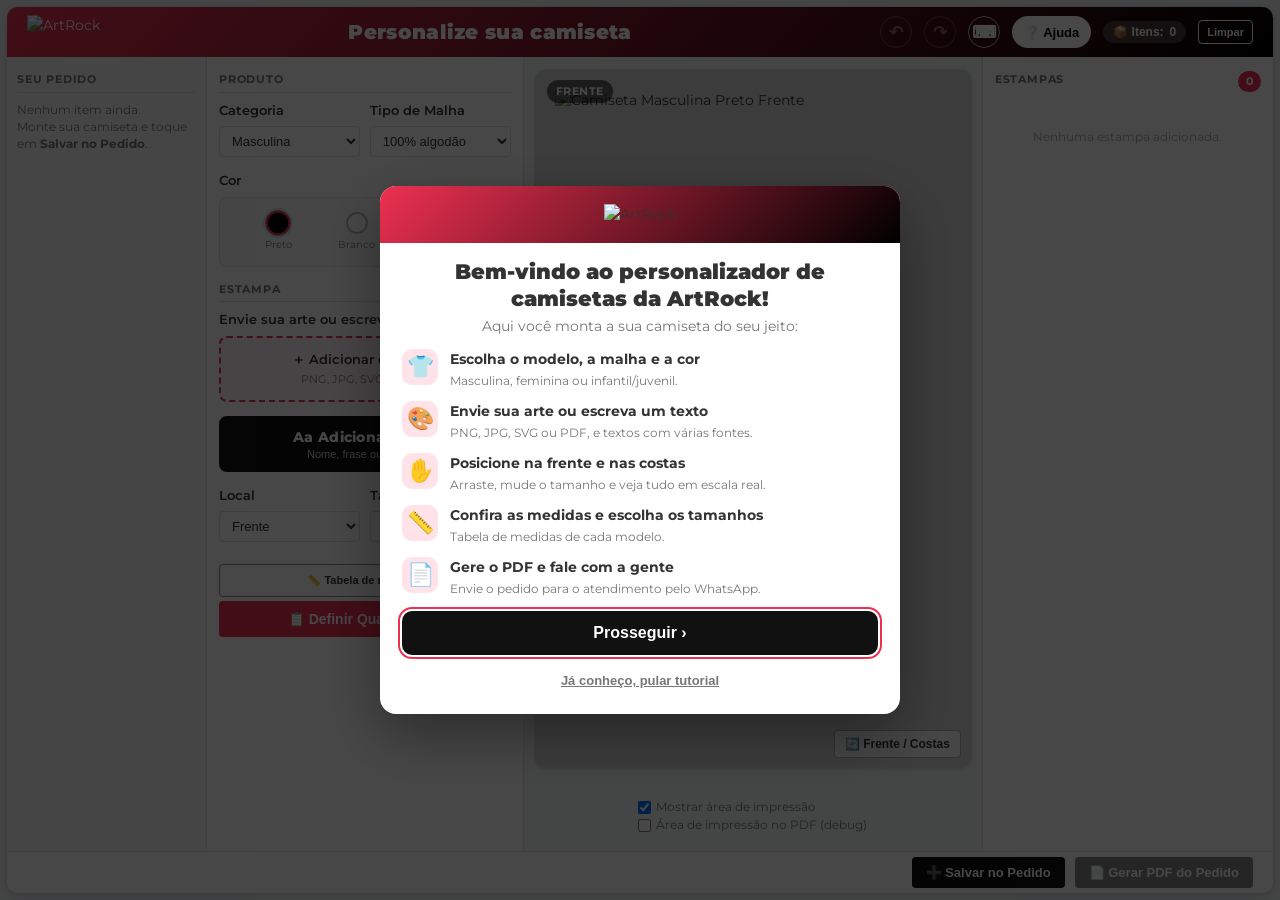
==== camisetas_refatorado_V2/index.html @ e4c8aba8 "ArtRock: textos, tutorial, tabela de medidas e área em escala real - Textos na camiseta: janela com " ====
<!DOCTYPE html>
<html lang="pt-BR">
<head>
  <meta charset="utf-8" />
  <meta name="viewport" content="width=device-width,initial-scale=1" />
  <meta name="description" content="Configure e personalize sua camiseta ArtRock: escolha cor, envie a estampa e gere o pedido em PDF." />
  <title>Configurar Camiseta - ArtRock (Demo)</title>

  <!-- Fonte Montserrat (usada em todo o app via --font-base) -->
  <link rel="preconnect" href="https://fonts.googleapis.com">
  <link rel="preconnect" href="https://fonts.gstatic.com" crossorigin>
  <link href="https://fonts.googleapis.com/css2?family=Montserrat:wght@400;500;600;700;800;900&display=swap" rel="stylesheet">
  <!-- Fontes dos textos na camiseta (TextoModule) -->
  <link href="https://fonts.googleapis.com/css2?family=Anton&family=Bangers&family=Bebas+Neue&family=Black+Ops+One&family=Creepster&family=Dancing+Script:wght@700&family=Lobster&family=Metal+Mania&family=Oswald:wght@700&family=Pacifico&family=Permanent+Marker&family=Righteous&family=Rye&family=UnifrakturMaguntia&display=swap" rel="stylesheet">

  <!-- Folha de estilos externa (extraída do HTML original) -->
  <link rel="stylesheet" href="css/styles.css" />

  <!-- jsPDF + AutoTable (dependências externas, carregadas antes do módulo principal) -->
  <script src="https://cdnjs.cloudflare.com/ajax/libs/jspdf/2.5.1/jspdf.umd.min.js"></script>
  <script src="https://cdnjs.cloudflare.com/ajax/libs/jspdf-autotable/3.5.28/jspdf.plugin.autotable.min.js"></script>

  <!-- JSZip (junta as artes num .zip para enviar ao atendimento) -->
  <script src="https://cdnjs.cloudflare.com/ajax/libs/jszip/3.10.1/jszip.min.js"></script>

  <!-- PDF.js (para rasterização de PDFs como estampa) -->
  <script src="https://cdnjs.cloudflare.com/ajax/libs/pdf.js/3.11.174/pdf.min.js"></script>
  <script>
    pdfjsLib.GlobalWorkerOptions.workerSrc =
      "https://cdnjs.cloudflare.com/ajax/libs/pdf.js/3.11.174/pdf.worker.min.js";
  </script>
</head>
<body>

<!-- Barra de avisos (UX) -->
<div id="uiNotice" role="status" aria-live="polite"></div>

<div id="overallContainer">

  <!-- Cabeçalho -->
  <header class="appHeader">
    <img src="https://cdn.awsli.com.br/400x300/1274/1274265/logo/logo-art-rock-200-5fh0snhoio.png" alt="ArtRock">
    <h1>Personalize sua camiseta</h1>
    <div>
      <!-- Desfazer / refazer (também Ctrl+Z / Ctrl+Y) e lista de atalhos -->
      <button type="button" id="btnUndo" class="hdrIcon" onclick="HistoryModule.undo()" title="Desfazer (Ctrl+Z)" aria-label="Desfazer" disabled>↶</button>
      <button type="button" id="btnRedo" class="hdrIcon" onclick="HistoryModule.redo()" title="Refazer (Ctrl+Y)" aria-label="Refazer" disabled>↷</button>
      <button type="button" id="btnShortcuts" class="hdrIcon" onclick="KeyboardModule.showHelp()" title="Atalhos de teclado (?)" aria-label="Atalhos de teclado">⌨</button>
      <!-- Tutorial (aparece sozinho só na primeira visita) -->
      <button type="button" id="btnAjuda" class="hdrAjuda" onclick="TutorialModule.abrir()" title="Ver o tutorial" aria-label="Ajuda: ver o tutorial">❔ Ajuda</button>
      <!-- Atalho: leva até a lista "Seu pedido" (útil no celular, onde ela fica embaixo) -->
      <button type="button" id="orderSummaryBadge" title="Ver itens do pedido"
              onclick="document.getElementById('orderPanel').scrollIntoView({ behavior: 'smooth', block: 'start' })">
        📦 Itens: <span id="orderCount">0</span>
      </button>
      <button type="button" class="btn-outline" onclick="OrderModule.clearOrder()">
        Limpar
      </button>
    </div>
  </header>

  <div class="mainContainer">

    <!-- ==================== ITENS DO PEDIDO (lateral) ==================== -->
    <!-- Itens já salvos: reabrir para edição, renomear, duplicar e remover -->
    <aside id="orderPanel" aria-label="Itens do pedido">
      <p class="sectionTitle">Seu pedido</p>
      <div id="orderList"></div>
    </aside>

    <!-- ==================== PAINEL ESQUERDO ==================== -->
    <aside id="leftPanel" aria-label="Configurações do produto">

      <!-- Configurações -->
      <div id="configSection">
        <p class="sectionTitle">Produto</p>

        <div id="setor1">
          <div class="seletor" id="seletorCtg">
            <label for="category">Categoria</label>
            <select id="category" onchange="UIModule.updateColorOptions(); SizeModule.updateSizeTable(); StampModule.limitarEstampas();">
              <option value="Masculina" selected>Masculina</option>
              <option value="Feminina">Feminina</option>
              <option value="Infantil/Juvenil">Infantil/Juvenil</option>
            </select>
          </div>
          <div class="seletor" id="seletorMalha">
            <label for="fabricType">Tipo de Malha</label>
            <select id="fabricType" onchange="UIModule.updateColorOptions()">
              <option value="100% algodão" selected>100% algodão</option>
              <option value="Premium mesclado">Premium mesclado</option>
            </select>
          </div>
        </div>

        <div class="seletor" id="seletorCor">
          <span class="fieldLabel" id="colorLabel">Cor</span>
          <div id="colorOptionsContainer" role="radiogroup" aria-labelledby="colorLabel"></div>
        </div>

        <p class="sectionTitle">Estampa</p>

        <div class="seletor" id="enviaEstampa">
          <span class="fieldLabel">Envie sua arte ou escreva um texto</span>
          <!-- Ao escolher o arquivo a estampa já é adicionada (sem 2º clique) -->
          <label class="uploadBtn" for="stampFile">
            <span>＋ Adicionar estampa</span>
            <small>PNG, JPG, SVG ou PDF</small>
          </label>
          <input type="file" id="stampFile" class="visuallyHidden" accept=".svg,.png,.jpg,.jpeg,.pdf"
                 aria-label="Selecionar arquivo de estampa" onchange="StampModule.updateStampPreview()" />
          <!-- Texto (nome, frase, número) com várias fontes -->
          <button type="button" id="btnAddTexto" class="textoBtn" onclick="TextoModule.adicionar()">
            <span>Aa Adicionar texto</span>
            <small>Nome, frase ou número</small>
          </button>
        </div>

        <div id="locationSection" class="seletor">
          <div style="display:flex; gap:10px; width:100%;">
            <div id="locationContainer" style="flex:1;">
              <label for="stampLocation">Local</label>
              <select id="stampLocation" onchange="UIModule.stampLocationChanged()">
                <option value="Frente" selected>Frente</option>
                <option value="Costas">Costas</option>
              </select>
            </div>
            <div id="subLocationContainer" style="flex:1;">
              <label for="subLocation">Tamanho rápido</label>
              <select id="subLocation" onchange="UIModule.updateStampSizeDefault()"></select>
            </div>
          </div>
        </div>

        <div id="stampSizeContainer" class="seletor" style="display:none;">
          <label for="stampSize">
            Largura da estampa ativa
            <span id="stampSizeValue">0 cm</span>
          </label>
          <input type="range" id="stampSize" min="5" max="38" value="22" aria-label="Largura da estampa em centímetros" />
        </div>

        <button type="button" id="btnTabelaMedidas" class="btn-outline medidasBtn" onclick="TabelaMedidasModule.abrir()">
          📏 Tabela de medidas
        </button>

        <button type="button" id="btnDefineQuantities" onclick="SizeModule.showSizeSection(); SizeModule.updateSizeTable()">
          📋 Definir Quantidades
        </button>
      </div>

      <!-- Seção de tamanhos -->
      <div id="sizeSection" style="display:none;">
        <div class="sizeSectionHeader">
          <h2>Tamanhos e Quantidades</h2>
          <button type="button" class="btn-outline" onclick="TabelaMedidasModule.abrir()">📏 Medidas</button>
          <button type="button" class="btn-outline" onclick="SizeModule.backToConfig()">← Voltar</button>
        </div>
        <table id="sizeTable" class="tableSizes"></table>
        <p id="totalPiecesLabel" style="margin-top:8px; font-size:13px; color:var(--color-text-muted); text-align:right;"></p>
      </div>

    </aside><!-- /leftPanel -->

    <!-- ==================== PAINEL CENTRAL ==================== -->
    <main id="middlePanel">

      <div class="previewWrapper">
        <div id="previewContainer" class="previewContainer">
          <!-- Badge de lado -->
          <div id="currentSideBadge">Frente</div>

          <div class="shirtPreview" id="preview"></div>

          <!-- HUD de alinhamento -->
          <div id="alignHud" role="toolbar" aria-label="Ferramentas de alinhamento">
            <div class="centerCol">
              <button type="button" class="align-button"
                      onclick="StampModule.alignStamp('centerX')"
                      title="Centralizar horizontalmente"
                      aria-label="Centralizar horizontalmente">Centro ⟷</button>
              <button type="button" class="align-button"
                      onclick="StampModule.alignStamp('top')"
                      title="Alinhar ao topo"
                      aria-label="Alinhar ao topo">Topo ⤒</button>
              <button type="button" class="align-button"
                      onclick="StampModule.alignStamp('bottom')"
                      title="Alinhar à base"
                      aria-label="Alinhar à base">Baixo ⤓</button>
            </div>
            <div class="dpad" role="group" aria-label="Mover estampa">
              <button id="btnNudgeUp" class="cell"
                onmousedown="StampModule.startNudge('moveUp')"    onmouseup="StampModule.stopNudge()" onmouseleave="StampModule.stopNudge()"
                ontouchstart="StampModule.startNudge('moveUp');return false;" ontouchend="StampModule.stopNudge()" ontouchcancel="StampModule.stopNudge()"
                aria-label="Mover para cima">▲</button>
              <button id="btnNudgeLeft" class="cell"
                onmousedown="StampModule.startNudge('moveLeft')"  onmouseup="StampModule.stopNudge()" onmouseleave="StampModule.stopNudge()"
                ontouchstart="StampModule.startNudge('moveLeft');return false;" ontouchend="StampModule.stopNudge()" ontouchcancel="StampModule.stopNudge()"
                aria-label="Mover para esquerda">◀</button>
              <button id="btnNudgeRight" class="cell"
                onmousedown="StampModule.startNudge('moveRight')" onmouseup="StampModule.stopNudge()" onmouseleave="StampModule.stopNudge()"
                ontouchstart="StampModule.startNudge('moveRight');return false;" ontouchend="StampModule.stopNudge()" ontouchcancel="StampModule.stopNudge()"
                aria-label="Mover para direita">▶</button>
              <button id="btnNudgeDown" class="cell"
                onmousedown="StampModule.startNudge('moveDown')"  onmouseup="StampModule.stopNudge()" onmouseleave="StampModule.stopNudge()"
                ontouchstart="StampModule.startNudge('moveDown');return false;" ontouchend="StampModule.stopNudge()" ontouchcancel="StampModule.stopNudge()"
                aria-label="Mover para baixo">▼</button>
            </div>
          </div>

          <!-- Botão trocar vista -->
          <button type="button" id="btnToggleView" onclick="UIModule.toggleView()" aria-label="Alternar entre frente e costas">
            🔄 Frente / Costas
          </button>
        </div>

        <!-- Opções abaixo do preview -->
        <!-- Tamanho da camiseta do exemplo (o preview é em escala real) -->
        <p id="infoExemplo" class="infoExemplo"></p>
        <div class="previewOptions">
          <label>
            <input type="checkbox" id="chkShowShirtBox" checked onchange="UIModule.toggleShirtBox(this.checked)">
            Mostrar área de impressão
          </label>
          <label>
            <input type="checkbox" id="chkPdfShirtBox" />
            Área de impressão no PDF (debug)
          </label>
        </div>
      </div>

    </main><!-- /middlePanel -->

    <!-- ==================== PAINEL DIREITO ==================== -->
    <aside id="rightPanel" aria-label="Lista de estampas">
      <div class="stampsPanelHeader">
        <p class="sectionTitle" style="margin:0; border:none;">Estampas</p>
        <span class="badge" id="stampsCountBadge">0</span>
      </div>
      <div id="stampsList"></div>
      <button type="button" class="btn-danger" id="btnClearAll" onclick="StampModule.clearAllStamps()" style="margin-top:auto; display:none;">
        🗑 Limpar tudo
      </button>
    </aside><!-- /rightPanel -->

  </div><!-- /mainContainer -->

  <!-- Rodapé de ações -->
  <footer class="appFooter">
    <button type="button" id="btnCancelEdit" class="btn-outline" onclick="OrderModule.cancelEdit()" style="display:none;">
      ✕ Cancelar edição
    </button>
    <button type="button" id="btnSaveItem" class="btn-dark" onclick="OrderModule.saveItem()">
      ➕ Salvar no Pedido
    </button>
    <button type="button" id="btnGerarPdf" class="btn-dark" onclick="PDFModule.gerarPDF()" disabled
            title="Adicione itens ao pedido para gerar o PDF">
      📄 Gerar PDF do Pedido
    </button>
  </footer>

</div><!-- /overallContainer -->

<!--
  Ponto de entrada da aplicação.
  type="module" habilita ES Modules e garante que o script seja executado
  após o DOM estar carregado (comportamento equivalente a defer).
-->
<script type="module" src="js/main.js"></script>

</body>
</html>
---- camisetas_refatorado_V2/css/styles.css ----
/* =============================================
   VARIÁVEIS GLOBAIS DE TEMA
   ============================================= */
:root {
  --color-primary:    #ED3051;
  --color-primary-dk: #000000;
  --color-danger:     #d9534f;
  --color-bg:         #f4f6f8;
  --color-surface:    #ffffff;
  --color-border:     #e0e0e0;
  --color-text:       #333333;
  --color-text-muted: #777777;
  --radius-sm:        4px;
  --radius-md:        8px;
  --radius-lg:        12px;
  --shadow-sm:        0 1px 3px rgba(0,0,0,0.08);
  --shadow-md:        0 3px 8px rgba(0,0,0,0.12);
  --transition:       0.18s ease;
  --font-base:        "Montserrat", sans-serif;

  /* AJUSTE DE ESCALA NO PREVIEW */
  --preview-scale-masculine: 1.0;  /* Escala 1.0 = 100% (Original) */
  --preview-scale-feminine:  1.25; /* Escala 1.25 = 125% (25% maior) */

  --pdf-thumb-scale: 1.22;
  --pdf-feminine-shirt-scale: 0.68;
}

/* =============================================
   RESET / BASE
   ============================================= */
*, *::before, *::after { box-sizing: border-box; margin: 0; padding: 0; }
body {
  font-family: var(--font-base);
  background: var(--color-bg);
  color: var(--color-text);
  font-size: 14px;
  line-height: 1.5;
}

/* =============================================
   LAYOUT PRINCIPAL
   ============================================= */
#overallContainer {
  width: 85vw;
  max-width: 1600px;
  margin: 5px auto;
  background: var(--color-surface);
  border: 1px solid var(--color-border);
  border-radius: var(--radius-lg);
  box-shadow: var(--shadow-md);
  overflow: hidden;
}

.appHeader {
  background: linear-gradient(135deg, var(--color-primary) 0%, var(--color-primary-dk) 100%);
  height: 50px;
  color: #fff;
  padding: 0 20px;
  display: flex;
  align-items: center;
  gap: 10px;
  justify-content: space-between;
}

.appHeader img {
  height: 35px;
  object-fit: contain;
}

.appHeader h1 {
  font-size: 20px;
  font-weight: 900;
  letter-spacing: 0.3px;
}

.appHeader > div {
  display: flex;
  align-items: center;
  gap: 12px;
}

#orderSummaryBadge {
  background: rgba(255,255,255,0.2);
  padding: 4px 10px;
  border-radius: 99px;
  font-size: 12px;
  font-weight: 700;
}

.mainContainer {
  display: flex;
  width: 100%;
  height: calc(95vh - 110px);
  min-height: 500px;
}

/* =============================================
   PAINÉIS
   ============================================= */
#leftPanel {
  width: 28%;
  min-width: 220px;
  border-right: 1px solid var(--color-border);
  padding: 14px 12px;
  overflow-y: auto;
  overflow-x: hidden;
  scrollbar-width: thin;
  scrollbar-color: var(--color-primary) transparent;
}
#leftPanel::-webkit-scrollbar { width: 5px; }
#leftPanel::-webkit-scrollbar-thumb { background: var(--color-primary); border-radius: 99px; }

#middlePanel {
  flex: 1;
  display: flex;
  flex-direction: column;
  align-items: center;
  padding: 12px 10px;
  position: relative;
  background: var(--color-bg);
}

#rightPanel {
  width: 26%;
  min-width: 200px;
  border-left: 1px solid var(--color-border);
  padding: 14px 12px;
  display: flex;
  flex-direction: column;
  gap: 10px;
  overflow-y: auto;
  scrollbar-width: thin;
  scrollbar-color: var(--color-primary) transparent;
}
#rightPanel::-webkit-scrollbar { width: 5px; }
#rightPanel::-webkit-scrollbar-thumb { background: var(--color-primary); border-radius: 99px; }

/* =============================================
   TÍTULOS DE SEÇÃO
   ============================================= */
.sectionTitle {
  font-size: 11px;
  font-weight: 700;
  text-transform: uppercase;
  letter-spacing: 0.8px;
  color: var(--color-text-muted);
  margin-bottom: 8px;
  padding-bottom: 4px;
  border-bottom: 1px solid var(--color-border);
}

/* =============================================
   FORMULÁRIO / SELETORES
   ============================================= */
.seletor {
  display: flex;
  flex-direction: column;
  gap: 6px;
  margin-bottom: 14px;
}
.seletor label,
.seletor .fieldLabel {
  font-size: 13px;
  font-weight: 600;
  color: var(--color-text);
}

select, input[type="number"], input[type="range"] {
  border: 1px solid var(--color-border);
  border-radius: var(--radius-sm);
  padding: 6px 8px;
  font-size: 13px;
  color: var(--color-text);
  background: var(--color-surface);
  transition: border-color var(--transition), box-shadow var(--transition);
  outline: none;
}
select:focus, input[type="number"]:focus {
  border-color: var(--color-primary);
  box-shadow: 0 0 0 3px rgba(54,197,196,0.15);
}

#setor1 {
  display: flex;
  flex-direction: row;
  gap: 10px;
}
#seletorCtg, #seletorMalha { flex: 1; }
#seletorCtg select, #seletorMalha select { width: 100%; }

/* =============================================
   BOTÕES
   ============================================= */
button {
  display: inline-flex;
  align-items: center;
  justify-content: center;
  gap: 6px;
  padding: 8px 14px;
  background: var(--color-primary);
  color: #fff;
  border: none;
  border-radius: var(--radius-sm);
  cursor: pointer;
  font-size: 13px;
  font-weight: 600;
  transition: filter var(--transition), transform var(--transition), opacity var(--transition);
  white-space: nowrap;
  z-index: 7;
}
button:hover  { filter: brightness(0.92); }
button:active { transform: translateY(1px); }
button:disabled {
  opacity: 0.5;
  cursor: not-allowed;
  filter: grayscale(0.3);
  transform: none;
}

button.btn-danger  { background: var(--color-danger); }
/* Botão "contorno": texto escuro e borda visível sobre fundo claro.
   (Antes era branco com borda branca e sumia no fundo branco — ex.: editor de imagem.) */
button.btn-outline {
  background: #fff;
  color: var(--color-text);
  border: 1.5px solid #8a8a8a;
  padding: 5px 8px;
  font-size: 11px;
}
button.btn-outline:hover { background: #f1f1f1; border-color: var(--color-text); filter: none; }

/* No cabeçalho (fundo escuro/gradiente) o contorno continua branco */
.appHeader button.btn-outline {
  background: transparent;
  color: #fff;
  border-color: #fff;
}
.appHeader button.btn-outline:hover { background: rgba(255,255,255,0.15); }

.sizeSectionHeader button.btn-outline {
  color: var(--color-text-muted);
  border-color: var(--color-text-muted);
}
button.btn-dark {
  background: #111;
  color: #fff;
}

#btnDefineQuantities {
  width: 100%;
  font-size: 14px;
  padding: 10px;
  margin-top: 4px;
}

/* =============================================
   UPLOAD DE ESTAMPA
   ============================================= */
.fileInputSection {
  display: flex;
  flex-direction: column;
  gap: 8px;
}
.fileInputSection input[type="file"] {
  font-size: 12px;
  padding: 4px;
  border: 1px dashed var(--color-border);
  border-radius: var(--radius-sm);
  background: #fafafa;
  cursor: pointer;
}
.fileInputSection input[type="file"]:hover {
  border-color: var(--color-primary);
  background: rgba(54,197,196,0.04);
}
.actionsRow { display: flex; gap: 8px; flex-wrap: wrap; }
.actionsRow button { flex: 1; }

/* =============================================
   SELETOR DE CORES
   ============================================= */
#colorOptionsContainer {
  display: flex;
  gap: 8px;
  padding: 10px;
  border: 1px solid var(--color-border);
  border-radius: var(--radius-md);
  background: #fafafa;
  min-height: 48px;
  justify-content: space-evenly;
  flex-wrap: wrap;
}
.colorOption {
  display: flex;
  flex-direction: column;
  align-items: center;
  gap: 3px;
  cursor: pointer;
  padding: 4px;
  border-radius: var(--radius-sm);
  transition: background var(--transition);
}
.colorOption:hover { background: rgba(0,0,0,0.05); }
.colorCircle {
  width: 22px;
  height: 22px;
  border-radius: 50%;
  border: 2px solid #bbb;
  transition: border-color var(--transition), transform var(--transition);
}
.colorOption.selected .colorCircle {
  border-color: var(--color-primary);
  transform: scale(1.15);
  box-shadow: 0 0 0 2px rgba(54,197,196,0.3);
}
.colorLabel { font-size: 10px; color: var(--color-text-muted); text-align: center; }

/* =============================================
   SLIDER DE TAMANHO
   ============================================= */
#stampSizeContainer { align-items: stretch; }
#stampSizeContainer label { display: flex; justify-content: space-between; }
#stampSizeContainer label span { font-weight: 700; color: var(--color-primary); }
input[type="range"] {
  -webkit-appearance: none;
  appearance: none;
  width: 100%;
  height: 5px;
  background: var(--color-border);
  border-radius: 99px;
  outline: none;
  padding: 0;
  border: none;
  box-shadow: none;
}
input[type="range"]::-webkit-slider-thumb {
  -webkit-appearance: none;
  width: 16px; height: 16px;
  border-radius: 50%;
  background: var(--color-primary);
  cursor: pointer;
  border: 2px solid #fff;
  box-shadow: 0 0 0 2px var(--color-primary);
}

/* =============================================
   TABELA DE TAMANHOS
   ============================================= */
.tableSizes {
  width: 100%;
  border-collapse: collapse;
  font-size: 13px;
}
.tableSizes th {
  background: #f0f0f0;
  font-weight: 700;
  padding: 7px 6px;
  border: 1px solid var(--color-border);
  text-align: center;
}
.tableSizes td {
  border: 1px solid var(--color-border);
  padding: 5px 6px;
  text-align: center;
}
.tableSizes tr:nth-child(even) td { background: #fafafa; }

.quantityControl { display: flex; align-items: center; justify-content: center; gap: 4px; }
.quantityControl input[type="number"] {
  width: 60px;
  text-align: center;
  padding: 4px 6px;
}

#totalPiecesRow td {
  font-weight: 700;
  background: rgba(54,197,196,0.08);
  color: var(--color-primary-dk);
}

/* =============================================
   ÁREA DE PREVIEW
   ============================================= */
.previewWrapper {
  position: relative;
  width: 100%;
  display: flex;
  flex-direction: column;
  align-items: center;
  gap: 8px;
}

.previewContainer {
  width: 100%;
  max-width: 480px;
  height: 480px;
  border: 1px solid var(--color-border);
  border-radius: var(--radius-lg);
  overflow: hidden;
  background: #d8d8d8;
  position: relative;
  box-shadow: var(--shadow-sm);
}
.shirtPreview {
  width: 100%;
  height: 100%;
  position: relative;
  display: flex;
  justify-content: center;
}

/* Badge de lado atual */
#currentSideBadge {
  position: absolute;
  top: 10px;
  left: 12px;
  background: rgba(0,0,0,0.55);
  color: #fff;
  font-size: 11px;
  font-weight: 700;
  padding: 3px 9px;
  border-radius: 99px;
  letter-spacing: 0.5px;
  z-index: 10;
  pointer-events: none;
  text-transform: uppercase;
}

/* Botão trocar vista */
#btnToggleView {
  position: absolute;
  right: 10px;
  bottom: 10px;
  font-size: 12px;
  padding: 6px 10px;
  border: 1px solid rgba(0,0,0,0.3);
  background: rgba(255,255,255,0.85);
  color: #333;
  backdrop-filter: blur(4px);
}
#btnToggleView:hover { background: rgba(255,255,255,1); filter: none; }

/* Checkbox shirt box */
.previewOptions {
  display: flex;
  align-items: flex-start;
  font-size: 12px;
  color: var(--color-text-muted);
  flex-direction: column;
  margin: 5px;
}
.previewOptions label { display: flex; align-items: center; gap: 5px; cursor: pointer; }

/* Shirt box overlay */
#shirtBoxOverlay {
  position: absolute;
  border: 2px dashed var(--color-primary);
  border-radius: var(--radius-sm);
  pointer-events: none;
  display: none;
  z-index: 5;
}
/* Etiqueta da área máxima, logo abaixo da área tracejada (fora dela, para a arte não cobrir) */
.shirtBoxLabel {
  position: absolute; left: 50%; top: calc(100% + 4px); transform: translateX(-50%);
  width: max-content; max-width: calc(100% + 40px); text-align: center;
  font-size: 10px; font-weight: 600; line-height: 1.3;
  color: #fff; background: rgba(0, 0, 0, 0.45); padding: 1px 6px; border-radius: 8px;
}
/* Medidas da estampa na lista (largura × altura, infantil) */
.stampSizeInfo { font-size: 11px; line-height: 1.5; color: var(--color-text); margin: 2px 0 6px; }
.stampSizeInfo span { color: var(--color-text-muted); }
.sizeGroup { font-size: 10px; color: var(--color-text-muted); font-weight: 400; }

img#baseShirtImg {
  width: 100%;
  height: 100%;
  object-fit: contain;
  padding: 20px;
  user-select: none;
  transform: scale(var(--preview-scale-masculine));
  transform-origin: center center;
  transition: transform 0.3s ease;
}
/* Camiseta feminina maior no preview */
img#baseShirtImg.feminine-shirt {
  transform: translateY(-25px) scale(var(--preview-scale-feminine));
}

/* =============================================
   HUD DE ALINHAMENTO
   ============================================= */
#alignHud {
  position: absolute;
  right: 8px;
  bottom: 50px;
  display: none;
  flex-direction: column;
  gap: 8px;
  align-items: flex-end;
  z-index: 20;
}

#alignHud .centerCol {
  display: flex;
  flex-direction: column;
  gap: 5px;
}

#alignHud .align-button {
  padding: 5px 9px;
  font-size: 11px;
  border: 1px solid rgba(0,0,0,0.35);
  background: #0f7f7e;
  color: #fff;
  border-radius: var(--radius-md);
  cursor: pointer;
  margin: 0;
  backdrop-filter: blur(3px);
  font-weight: 700;
}

/* D-pad */
#alignHud .dpad {
  display: grid;
  grid-template-columns: 26px 26px 26px;
  grid-template-rows: 26px 26px 26px;
  padding: 5px;
  border-radius: var(--radius-md);
  background: rgba(50,209,207,0.3);
  border: 1px solid rgba(0,0,0,0.2);
  backdrop-filter: blur(3px);
  align-items: center;
  justify-items: center;
}
#alignHud .dpad .cell {
  width: 22px; height: 22px;
  display: flex; align-items: center; justify-content: center;
  border-radius: var(--radius-sm);
  border: 2px solid #045;
  background: #1b8fe0;
  color: #fff;
  font-weight: 700;
  cursor: pointer;
  user-select: none;
  margin: 0;
  font-size: 11px;
  transition: filter var(--transition);
}
#alignHud .dpad .cell:hover { filter: brightness(1.15); }
#btnNudgeUp    { grid-column: 2; grid-row: 1; }
#btnNudgeLeft  { grid-column: 1; grid-row: 2; }
#btnNudgeRight { grid-column: 3; grid-row: 2; }
#btnNudgeDown  { grid-column: 2; grid-row: 3; }

/* =============================================
   LISTA DE ESTAMPAS (painel direito)
   ============================================= */
.stampsPanelHeader {
  display: flex;
  align-items: center;
  justify-content: space-between;
  margin-bottom: 6px;
}
.stampsPanelHeader .badge {
  background: var(--color-primary);
  color: #fff;
  font-size: 11px;
  font-weight: 700;
  padding: 2px 8px;
  border-radius: 99px;
}

#stampsList {
  display: flex;
  flex-direction: column;
  gap: 8px;
  overflow-y: auto;
  flex: 1;
}

.stampItem {
  display: flex;
  flex-direction: column;
  gap: 8px;
  padding: 10px;
  border: 1.5px solid var(--color-border);
  border-radius: var(--radius-md);
  background: var(--color-surface);
  cursor: pointer;
  transition: border-color var(--transition), box-shadow var(--transition);
}
.stampItem:hover { border-color: var(--color-primary); }
.stampItem.active {
  border-color: var(--color-primary);
  box-shadow: 0 0 0 3px rgba(54,197,196,0.18);
}

.stampThumb {
  width: 80px;
  height: 80px;
  object-fit: contain;
  border: 1px dashed var(--color-border);
  border-radius: var(--radius-sm);
  background: #f5f5f5;
  align-self: center;
}

.stampMeta {
  display: grid;
  grid-template-columns: 1fr 1fr;
  gap: 6px;
}
.labelWrap {
  display: flex;
  flex-direction: column;
  gap: 3px;
  font-size: 11px;
}
.labelWrap span { color: var(--color-text-muted); font-weight: 600; }
.labelWrap select, .labelWrap input[type="number"] {
  font-size: 12px;
  padding: 4px 6px;
}

.stampRowBtns { display: flex; gap: 6px; }
.stampRowBtns button {
  flex: 1;
  margin: 0;
  padding: 5px 8px;
  font-size: 11px;
}

/* =============================================
   AVISOS / NOTIFICAÇÕES
   ============================================= */
#uiNotice {
  display: none;
  position: fixed;
  top: 6px;
  width: auto;
  min-width: 200px;
  padding: 2px 15px;
  height: 35px;
  right: 7%;
  margin: 8px 16px;
  border-radius: var(--radius-md);
  font-size: 13px;
  border: 1px solid transparent;
  animation: slideDown 0.2s ease;
  z-index: 1000;
  align-content: center;
  justify-content: center;
  align-items: center;
  font-weight: 700;
}
@keyframes slideDown {
  from { opacity: 0; transform: translateY(-6px); }
  to   { opacity: 1; transform: translateY(0); }
}
#uiNotice.info    { background: #4CAF50; color: #fff; border-color: #dedede; }
#uiNotice.success { background: #4CAF50; color: #fff; border-color: #dedede; }
#uiNotice.error   { background: #ffecec; color: #7a1f1f; border-color: #f5b7b7; }

.field-error { outline: 2px solid var(--color-danger) !important; border-radius: var(--radius-sm); }

/* =============================================
   FEEDBACK VISUAL — ESTAMPA ATIVA
   ============================================= */
.artOverlay.active {
  outline: 2px solid var(--color-primary);
  outline-offset: 2px;
  z-index: 10;
}

/* =============================================
   SEÇÃO DE QUANTIDADES
   ============================================= */
#sizeSection { padding: 4px 0; }
.sizeSectionHeader {
  display: flex;
  align-items: center;
  justify-content: space-between;
  margin-bottom: 10px;
}
.sizeSectionHeader h2 { font-size: 15px; font-weight: 700; }

/* =============================================
   RESPONSIVO
   ============================================= */
@media (max-width: 1100px) {
  #overallContainer { width: 98vw; overflow: auto; }
  .appHeader { height: auto; padding: 10px; flex-direction: column; }
  .mainContainer { flex-direction: column; height: auto; }
  #leftPanel, #middlePanel, #rightPanel { width: 100%; min-width: unset; border: none; }
  #leftPanel, #rightPanel { border-bottom: 1px solid var(--color-border); }
  .previewContainer { height: 380px; max-width: 100%; }
  /* Botão Frente/Costas continua sobre o preview (static o escondia dentro da caixa) */
  #btnToggleView { bottom: 8px; right: 8px; }
  /* No celular, a camiseta aparece primeiro, depois as opções e a lista de estampas */
  #middlePanel { order: 1; }
  #rightPanel  { order: 2; }
  #leftPanel   { order: 3; }
  .stampMeta { grid-template-columns: 1fr 1fr 1fr; }
}
@media (max-width: 600px) {
  .appHeader h1 { font-size: 15px; }
  .previewContainer { height: 300px; }
  #setor1 { flex-direction: column; }
}

/* =============================================
   SEU PEDIDO — coluna lateral com os itens salvos
   (reabrir para edição, renomear, duplicar, remover)
   ============================================= */
#orderPanel {
  width: 200px;
  flex-shrink: 0;
  padding: 14px 10px;
  border-right: 1px solid var(--color-border);
  background: #fafafa;
  display: flex;
  flex-direction: column;
  overflow-y: auto;
  scrollbar-width: thin;
}
#orderList { display: flex; flex-direction: column; gap: 8px; }
.orderEmpty { font-size: 12px; color: var(--color-text-muted); line-height: 1.45; }
.orderCard {
  display: grid;
  grid-template-columns: 44px 1fr;
  gap: 6px 8px;
  padding: 8px;
  border: 1.5px solid var(--color-border);
  border-radius: var(--radius-md);
  background: var(--color-surface);
}
.orderCard.editing {
  border-color: var(--color-primary);
  box-shadow: 0 0 0 3px rgba(237,48,81,0.15);
}
.orderThumb {
  width: 44px; height: 44px;
  display: flex; align-items: center; justify-content: center;
  border: 1px solid var(--color-border);
  border-radius: var(--radius-sm);
  overflow: hidden;
}
.orderThumb img { max-width: 80%; max-height: 80%; object-fit: contain; }
.orderInfo { display: flex; flex-direction: column; min-width: 0; font-size: 11px; color: var(--color-text-muted); line-height: 1.35; }
.orderName { display: flex; align-items: center; gap: 2px; min-width: 0; }
.orderName strong {
  font-size: 12px; color: var(--color-text);
  overflow: hidden; text-overflow: ellipsis; white-space: nowrap;
  cursor: text;
}
.orderTag { color: var(--color-primary); font-weight: 700; }
input.orderRename {
  width: 100%; font: inherit; font-size: 12px; font-weight: 700;
  padding: 2px 4px; border: 1.5px solid var(--color-primary); border-radius: var(--radius-sm);
}
button.iconBtn {
  flex-shrink: 0; width: 22px; height: 22px; padding: 0;
  background: transparent; color: var(--color-text-muted); font-size: 13px;
}
button.iconBtn:hover { background: #eee; color: var(--color-text); filter: none; }
.orderBtns { grid-column: 1 / -1; display: flex; gap: 4px; }
.orderBtns button { flex: 1; padding: 4px 2px; font-size: 11px; }

/* =============================================
   RODAPÉ DE AÇÕES (antes era estilo inline no HTML)
   ============================================= */
.appFooter {
  padding: 5px 20px;
  border-top: 1px solid var(--color-border);
  display: flex;
  justify-content: flex-end;
  gap: 10px;
  background: var(--color-surface);
}

/* =============================================
   ACESSIBILIDADE: foco visível no teclado e menos movimento
   ============================================= */
button:focus-visible,
.colorOption:focus-visible,
input[type="file"]:focus-visible,
input[type="checkbox"]:focus-visible {
  outline: 2px solid var(--color-primary);
  outline-offset: 2px;
}
@media (prefers-reduced-motion: reduce) {
  *, *::before, *::after { animation: none !important; transition: none !important; }
}

/* =============================================
   EDITOR DE IMAGEM DA ESTAMPA (janela "Editar")
   ============================================= */
.editDlg {
  /* margin:auto centraliza a janela (o reset "* { margin: 0 }" a jogava para o canto) */
  margin: auto;
  width: min(920px, 96vw);
  max-height: 94vh;
  padding: 0;
  border: 1px solid var(--color-border);
  border-radius: 10px;
  background: var(--color-surface);
  color: var(--color-text);
  overflow: hidden;
}
.editDlg[open] { display: flex; flex-direction: column; }
/* Balão "Fechar o editor?" (alterações não salvas) */
.editConfirm {
  position: absolute; inset: 0; z-index: 50; /* acima dos botões (z-index 7 global) */
  display: flex; align-items: center; justify-content: center; padding: 16px;
  background: rgba(20, 20, 20, 0.45); backdrop-filter: blur(2px);
  animation: editFade .15s ease-out;
}
.editConfirm[hidden] { display: none !important; }
.editConfirmBox {
  width: min(360px, 100%); background: #fff; color: var(--color-text);
  border-radius: 14px; padding: 22px 20px 18px; text-align: center;
  box-shadow: 0 18px 50px rgba(0, 0, 0, 0.3);
  animation: editPop .2s cubic-bezier(.2, 1.3, .5, 1);
}
.editConfirmIco {
  width: 46px; height: 46px; margin: 0 auto 10px; border-radius: 50%;
  display: grid; place-items: center; font-size: 24px; font-weight: 800;
  background: #fff3cd; color: #b26a00; border: 2px solid #ffd666;
}
.editConfirmBox strong { display: block; font-size: 17px; margin-bottom: 6px; }
.editConfirmBox p { font-size: 13px; color: var(--color-text-muted); line-height: 1.45; margin-bottom: 16px; }
.editConfirmBtns { display: flex; flex-direction: column; gap: 8px; }
.editConfirmBtns button { width: 100%; padding: 10px 12px; font-size: 14px; border-radius: 8px; cursor: pointer; }
button.editDanger { background: #fff; color: #c62828; border: 1px solid #e57373; font-weight: 600; }
button.editDanger:hover { background: #fdecea; filter: none; }
@keyframes editFade { from { opacity: 0; } }
@keyframes editPop { from { opacity: 0; transform: scale(.92) translateY(6px); } }
@media (prefers-reduced-motion: reduce) { .editConfirm, .editConfirmBox { animation: none; } }
.editDlg::backdrop { background: rgba(0, 0, 0, 0.55); }
.editHead {
  padding: 10px 12px 10px 16px;
  border-bottom: 1px solid var(--color-border);
  display: flex; align-items: center; justify-content: space-between; gap: 10px;
}
/* Botão X (fechar sem salvar), no canto superior direito */
button.editClose, button.dlgClose {
  width: 34px; height: 34px; padding: 0;
  background: #fff; color: var(--color-text);
  border: 1.5px solid #8a8a8a; border-radius: 50%;
  font-size: 16px; line-height: 1;
}
button.editClose:hover, button.dlgClose:hover { background: #f1f1f1; border-color: var(--color-text); filter: none; }
.editHead span { color: var(--color-text-muted); font-size: 12px; }
.editBody { display: flex; gap: 14px; padding: 14px 16px; overflow: auto; flex: 1; min-height: 0; }
/* Área da imagem (fundo xadrez mostra as partes transparentes) */
.editStageBox { position: relative; flex: 1; min-width: 0; }
.editStage {
  height: 62vh; overflow: auto; overscroll-behavior: contain;
  display: flex; /* com margin:auto no filho: centraliza sem cortar quando há zoom */
  background: repeating-conic-gradient(#e6e6e6 0 25%, #fff 0 50%) 0 0 / 16px 16px;
  border: 1px solid var(--color-border); border-radius: 6px; padding: 8px;
}
.editWrap { position: relative; display: inline-block; margin: auto; flex-shrink: 0; touch-action: none; cursor: crosshair; }
#editCanvas { display: block; }
#editCanvas.pixelado { image-rendering: pixelated; }
/* Controles de zoom (sobre a imagem, no canto) */
.editZoom {
  position: absolute; right: 10px; bottom: 10px; z-index: 8;
  display: flex; align-items: center; background: rgba(255, 255, 255, 0.95);
  border: 1px solid var(--color-border); border-radius: 20px; box-shadow: 0 2px 8px rgba(0,0,0,0.15); overflow: hidden;
}
.editZoom button {
  background: transparent; color: var(--color-text); border: none; border-radius: 0;
  min-width: 36px; height: 34px; padding: 0 8px; font-size: 18px; font-weight: 700; line-height: 1;
}
.editZoom button#editZoomV { font-size: 12px; min-width: 62px; border-left: 1px solid var(--color-border); border-right: 1px solid var(--color-border); }
.editZoom button:hover { background: #f1f1f1; filter: none; }
#editSel { display: none; position: absolute; border: 2px dashed var(--color-primary); background: rgba(237, 48, 81, 0.12); pointer-events: none; }
/* Alças de redimensionamento da seleção (só visuais: o clique é tratado no editWrap) */
#editSel i {
  position: absolute; width: 12px; height: 12px;
  background: #fff; border: 2px solid var(--color-primary); border-radius: 2px;
  transform: translate(-50%, -50%);
}
#editSel i[data-h="nw"] { left: 0;    top: 0; }
#editSel i[data-h="n"]  { left: 50%;  top: 0; }
#editSel i[data-h="ne"] { left: 100%; top: 0; }
#editSel i[data-h="e"]  { left: 100%; top: 50%; }
#editSel i[data-h="se"] { left: 100%; top: 100%; }
#editSel i[data-h="s"]  { left: 50%;  top: 100%; }
#editSel i[data-h="sw"] { left: 0;    top: 100%; }
#editSel i[data-h="w"]  { left: 0;    top: 50%; }
@media (pointer: coarse) { #editSel i { width: 18px; height: 18px; } }
.editTools { width: 260px; flex-shrink: 0; display: flex; flex-direction: column; gap: 10px; }
.editTools fieldset { border: 1px solid var(--color-border); border-radius: 6px; padding: 8px 10px; margin: 0; }
.editTools legend { font-size: 12px; font-weight: 600; padding: 0 4px; }
.editRow { display: flex; flex-wrap: wrap; gap: 6px; align-items: center; margin: 4px 0; }
.editRow button, .editFoot button { padding: 6px 10px; font-size: 12px; cursor: pointer; }
.editRow input[type="number"] { width: 56px; }
.editHint { font-size: 11px; color: var(--color-text-muted); margin: 2px 0; }
.editSlide { display: flex; align-items: center; justify-content: space-between; font-size: 12px; gap: 8px; }
.editSlide input { flex: 1; }
.editSlide output { min-width: 24px; text-align: right; color: var(--color-text-muted); }
.editCheck { display: flex; gap: 6px; align-items: flex-start; font-size: 12px; margin: 4px 0; line-height: 1.3; cursor: pointer; }
.editCheck input { margin-top: 1px; }
.editRow button.editMain { font-weight: 600; }
.editRow button[aria-pressed="true"] { background: var(--color-primary); border-color: var(--color-primary); color: #fff; }
.editFoot { display: flex; gap: 8px; padding: 10px 16px; border-top: 1px solid var(--color-border); }
/* No computador a imagem fica parada enquanto as ferramentas rolam ao lado */
@media (min-width: 701px) { .editStageBox { position: sticky; top: 0; align-self: flex-start; } }
@media (max-width: 700px) { .editBody { flex-direction: column; } .editTools { width: auto; } }

/* =============================================
   JANELA "SEU PROJETO ESTÁ PRONTO" (WhatsApp)
   ============================================= */
.contactDlg {
  margin: auto;
  width: min(520px, 94vw);
  max-height: 92vh;
  padding: 0;
  border: 1px solid var(--color-border);
  border-radius: 12px;
  background: var(--color-surface);
  color: var(--color-text);
  overflow: hidden;
}
.contactDlg[open] { display: flex; flex-direction: column; }
.contactDlg::backdrop { background: rgba(0, 0, 0, 0.55); }
.dlgHead {
  display: flex; align-items: center; justify-content: space-between; gap: 10px;
  padding: 12px 12px 12px 18px;
  border-bottom: 1px solid var(--color-border);
  font-size: 16px;
}
.dlgBody { padding: 14px 18px; display: flex; flex-direction: column; gap: 8px; overflow: auto; }
.dlgLabel { font-weight: 600; font-size: 13px; }
.dlgLabel span { font-weight: 400; color: var(--color-text-muted); }
.dlgBody textarea {
  width: 100%; resize: vertical; min-height: 70px;
  border: 1px solid var(--color-border); border-radius: var(--radius-sm);
  padding: 8px; font: inherit; font-size: 14px;
}
.dlgBody textarea:focus { outline: none; border-color: var(--color-primary); }
.dlgHint { font-size: 12px; color: var(--color-text-muted); }
.dlgSteps {
  font-size: 13px; line-height: 1.45;
  background: #e8f8ee; border: 1px solid #b6e6c6; color: #14532d;
  border-radius: var(--radius-sm); padding: 8px 10px;
}
.dlgFoot {
  display: flex; flex-wrap: wrap; justify-content: flex-end; gap: 8px;
  padding: 12px 18px; border-top: 1px solid var(--color-border);
}
.dlgFoot button { padding: 9px 14px; font-size: 13px; }
button.btn-whatsapp { background: #1f9d55; color: #fff; }
button.btn-whatsapp:hover { background: #188a4a; filter: none; }

/* =============================================
   CELULAR: editor, janela do WhatsApp e itens do pedido
   ============================================= */
@media (max-width: 700px) {
  .editDlg { width: 100vw; max-width: 100vw; max-height: 100dvh; height: 100dvh; border-radius: 0; }
  .editStage { height: 42vh; height: 42dvh; }
  .editBody { padding: 10px; }
  .editFoot { flex-wrap: wrap; }
  .contactDlg { width: 100vw; max-width: 100vw; border-radius: 12px 12px 0 0; margin: auto auto 0; }
  .dlgFoot { flex-direction: column-reverse; }
  .dlgFoot button { width: 100%; padding: 12px; font-size: 15px; }
  #orderPanel { padding: 8px 10px; }
}

/* =============================================
   BOTÕES − / + (quantidades, largura da estampa, slider)
   ============================================= */
.stepper {
  display: inline-flex;
  align-items: stretch;
  border: 1px solid var(--color-border);
  border-radius: var(--radius-sm);
  overflow: hidden;
  background: var(--color-surface);
  max-width: 100%;
}
.stepper input[type="number"] {
  width: 48px; min-width: 0;
  border: none; border-radius: 0;
  text-align: center;
  padding: 4px 2px;
  -moz-appearance: textfield;
  appearance: textfield;
}
.stepper input[type="number"]::-webkit-outer-spin-button,
.stepper input[type="number"]::-webkit-inner-spin-button { -webkit-appearance: none; margin: 0; }
.stepper input[type="number"]:focus { box-shadow: inset 0 0 0 2px var(--color-primary); }
button.stepBtn {
  width: 30px; padding: 0;
  background: #f1f1f1; color: var(--color-text);
  border-radius: 0; font-size: 17px; font-weight: 700; line-height: 1;
  touch-action: manipulation; user-select: none;
}
button.stepBtn:hover { background: #e4e4e4; filter: none; }
button.stepBtn:active { background: #d6d6d6; transform: none; }
/* Slider com − e + nas pontas */
.stepper.stepperRange { display: flex; align-items: center; gap: 8px; border: none; overflow: visible; background: none; width: 100%; }
.stepperRange input[type="range"] { flex: 1; }
.stepperRange button.stepBtn {
  width: 30px; height: 30px; flex-shrink: 0;
  border: 1px solid var(--color-border); border-radius: 50%;
}
.labelWrap .stepper input[type="number"] { width: 42px; font-size: 12px; }

/* Botão de envio de arte (o arquivo é adicionado assim que escolhido) */
.uploadBtn {
  display: flex; flex-direction: column; align-items: center; gap: 2px;
  padding: 12px;
  border: 2px dashed var(--color-primary);
  border-radius: var(--radius-md);
  background: rgba(237, 48, 81, 0.05);
  color: var(--color-primary);
  font-weight: 700; font-size: 14px;
  cursor: pointer;
  transition: background var(--transition);
}
.uploadBtn:hover { background: rgba(237, 48, 81, 0.1); }
.uploadBtn small { font-weight: 400; font-size: 11px; color: var(--color-text-muted); }
#stampFile:focus-visible + .uploadBtn, .uploadBtn:focus-within { outline: 2px solid var(--color-primary); outline-offset: 2px; }
.visuallyHidden {
  position: absolute !important; width: 1px; height: 1px; padding: 0; margin: -1px;
  overflow: hidden; clip: rect(0 0 0 0); white-space: nowrap; border: 0;
}

/* =============================================
   DESKTOP: a página inteira cabe na tela, sem rolagem.
   Cada painel rola por dentro quando precisa.
   ============================================= */
@media (min-width: 1101px) {
  html, body { height: 100%; overflow: hidden; }
  #overallContainer {
    width: min(1600px, calc(100vw - 12px));
    height: calc(100vh - 12px);
    height: calc(100dvh - 12px);
    margin: 6px auto;
    display: flex;
    flex-direction: column;
  }
  .appHeader, .appFooter { flex-shrink: 0; }
  .mainContainer { flex: 1; height: auto; min-height: 0; }
  #leftPanel  { width: 25%; min-width: 240px; }
  #rightPanel { width: 23%; min-width: 220px; }
  #middlePanel { min-width: 0; min-height: 0; }
  .previewWrapper { flex: 1; min-height: 0; }
  .previewContainer { flex: 1; height: auto; min-height: 300px; max-width: 560px; }
}

/* =============================================
   CELULAR / TABLET: camiseta fixa no topo enquanto se rola
   as opções, ações fixas embaixo e alvos de toque maiores.
   ============================================= */
@media (max-width: 1100px) {
  /* clip (e não hidden) para não quebrar o position: sticky do preview e do rodapé */
  html, body { overflow-x: clip; }
  #overallContainer { width: 100%; margin: 0; border: none; border-radius: 0; box-shadow: none; overflow: visible; }
  .appHeader {
    flex-direction: row; flex-wrap: wrap; height: auto;
    padding: 8px 12px; gap: 8px;
  }
  .appHeader img { height: 28px; }
  .appHeader h1 { font-size: 15px; flex: 1; text-align: center; }
  .mainContainer { flex-direction: column; height: auto; min-height: 0; }

  /* Camiseta sempre visível (fixa no topo ao rolar) */
  #middlePanel {
    order: 1;
    position: sticky; top: 0; z-index: 30;
    padding: 6px 8px 4px;
    box-shadow: 0 4px 10px rgba(0,0,0,0.08);
  }
  .previewContainer { height: 40vh; height: 40dvh; min-height: 230px; max-width: 100%; }
  .previewOptions { flex-direction: row; flex-wrap: wrap; gap: 4px 14px; justify-content: center; margin: 4px 0 0; }
  #alignHud { transform: scale(0.85); transform-origin: right bottom; bottom: 44px; right: 4px; }

  /* Lista de estampas logo abaixo da camiseta: ajustar tamanho/lado e ver o
     resultado na mesma tela (a camiseta fica fixa no topo) */
  #rightPanel  { order: 2; border-bottom: 1px solid var(--color-border); }
  #leftPanel   { order: 3; }
  #orderPanel  { order: 4; width: 100%; border-right: none; border-top: 1px solid var(--color-border); padding: 12px; }
  #leftPanel, #rightPanel { padding: 14px 12px; }
  #stampsList { overflow: visible; }

  /* Ações sempre à mão */
  .appFooter {
    position: sticky; bottom: 0; z-index: 40;
    padding: 8px 10px calc(8px + env(safe-area-inset-bottom));
    box-shadow: 0 -4px 10px rgba(0,0,0,0.08);
  }
  .appFooter button { flex: 1; padding: 12px 8px; font-size: 14px; white-space: normal; }

  /* Alvos de toque maiores e fonte 16px (evita zoom automático no iPhone) */
  select, input[type="number"], input[type="text"], textarea { font-size: 16px; }
  select { padding: 9px 10px; }
  button.stepBtn { width: 42px; font-size: 20px; }
  .stepper input[type="number"] { width: 56px; padding: 8px 2px; }
  .labelWrap .stepper input[type="number"] { width: 48px; font-size: 16px; }
  .stepperRange button.stepBtn { width: 40px; height: 40px; }
  .stampRowBtns button, .orderBtns button { padding: 9px 4px; font-size: 13px; }
  .colorCircle { width: 30px; height: 30px; }
  .quantityControl { justify-content: center; }
  .tableSizes td { padding: 6px; }
  .stampMeta { grid-template-columns: 1fr 1fr; }
  #uiNotice { left: 8px; right: 8px; min-width: 0; height: auto; padding: 8px 12px; text-align: center; }
}

/* =============================================
   AJUSTES FINOS DE UX
   ============================================= */
/* Aviso flutuante embaixo, no centro (não cobre o cabeçalho nem os botões) */
#uiNotice {
  top: auto; bottom: 72px; right: auto; left: 50%;
  margin: 0; transform: translateX(-50%);
  max-width: min(560px, calc(100vw - 24px));
  height: auto; min-height: 38px; padding: 8px 16px;
  text-align: center; box-shadow: var(--shadow-md);
  animation: toastIn 0.2s ease;
}
@keyframes toastIn {
  from { opacity: 0; transform: translate(-50%, 6px); }
  to   { opacity: 1; transform: translate(-50%, 0); }
}
/* Badge de itens do cabeçalho é um botão */
button#orderSummaryBadge { color: #fff; border: none; cursor: pointer; }
button#orderSummaryBadge:hover { background: rgba(255,255,255,0.3); filter: none; }

/* Local / Tamanho rápido alinhados */
#locationContainer, #subLocationContainer { display: flex; flex-direction: column; gap: 6px; }
#locationContainer select, #subLocationContainer select { width: 100%; }

/* Campos da lista de estampas */
.labelWrap .stepper { align-self: flex-start; }
.labelWrap input[type="checkbox"] { align-self: flex-start; width: 18px; height: 18px; }
.orderName strong { white-space: normal; overflow-wrap: anywhere; }

@media (max-width: 1100px) {
  #uiNotice { bottom: calc(76px + env(safe-area-inset-bottom)); left: 50%; right: auto; }
  /* Lista de estampas compacta: miniatura à esquerda, campos à direita */
  .stampItem { display: grid; grid-template-columns: 72px 1fr; align-items: start; gap: 8px 12px; }
  .stampItem .stampThumb { width: 72px; height: 72px; align-self: center; }
  .stampItem .stampRowBtns, .stampItem .stampSizeInfo { grid-column: 1 / -1; }
  .stampMeta { grid-template-columns: 1fr; gap: 6px; }
  .stampMeta .labelWrap { flex-direction: row; align-items: center; justify-content: space-between; gap: 8px; }
  .stampMeta .labelWrap select { flex: 1; max-width: 150px; }
  .previewOptions { font-size: 11px; }
  .appFooter { gap: 6px; }
  .appFooter button { font-size: 13px; padding: 12px 6px; }
}

@media (max-width: 1100px) {
  /* Sem estampas, a lista vira só uma linha (não empurra as opções para baixo) */
  #stampsList p { padding: 6px 0 !important; }
  #rightPanel { gap: 6px; }
  #btnClearAll { margin-top: 4px !important; }
}

/* =============================================
   DESFAZER / REFAZER / ATALHOS (cabeçalho)
   ============================================= */
button.hdrIcon {
  width: 32px; height: 32px; padding: 0;
  background: transparent; color: #fff;
  border: 1.5px solid rgba(255,255,255,0.7); border-radius: 50%;
  font-size: 17px; line-height: 1;
}
button.hdrIcon:hover:not(:disabled) { background: rgba(255,255,255,0.18); filter: none; }
button.hdrIcon:disabled { opacity: 0.35; filter: none; }
/* Sem teclado físico (celular/tablet) o botão de atalhos não faz sentido */
@media (hover: none) and (pointer: coarse) { #btnShortcuts { display: none; } }

/* Janela da lista de atalhos */
.shortcutsTable { width: 100%; border-collapse: collapse; font-size: 13px; }
.shortcutsTable td { padding: 6px 4px; border-bottom: 1px solid var(--color-border); vertical-align: top; }
.shortcutsTable td:first-child { white-space: nowrap; padding-right: 14px; }
.shortcutsTable th { text-align: left; padding: 14px 4px 4px; font-size: 12px; color: var(--color-text-muted); text-transform: uppercase; }
kbd {
  display: inline-block; padding: 1px 6px;
  font: 600 12px/1.6 ui-monospace, Consolas, monospace;
  background: #f4f4f4; border: 1px solid #ccc; border-bottom-width: 2px; border-radius: 4px;
}
/* Item do pedido focado pelo teclado (Delete remove, Enter edita) */
.orderCard:focus-visible { outline: 2px solid var(--color-primary); outline-offset: 2px; }

/* =============================================
   CARREGAMENTO "GERANDO SEU PDF" — Kombi acelerando
   ============================================= */
body.semRolagem { overflow: hidden; }
.kombiLoader {
  position: fixed; inset: 0; z-index: 3000;
  display: none; align-items: center; justify-content: center;
  background: radial-gradient(ellipse at center, rgba(30,10,16,0.82) 0%, rgba(5,5,8,0.92) 70%);
  backdrop-filter: blur(4px);
  -webkit-backdrop-filter: blur(4px);
}
.kombiLoader.aberto { display: flex; animation: klFadeIn .25s ease both; }
.kombiLoader.saindo { animation: klFadeOut .38s ease both; }
@keyframes klFadeIn  { from { opacity: 0; } to { opacity: 1; } }
@keyframes klFadeOut { from { opacity: 1; } to { opacity: 0; } }

.klBox { text-align: center; color: #fff; font-family: var(--font-base); padding: 0 20px; }
/* Cartão claro com "holofote": a Kombi ArtRock é escura e precisa de fundo claro */
.klScene {
  position: relative;
  width: min(400px, 88vw); height: 200px;
  margin: 0 auto 20px;
  overflow: hidden;
  border-radius: 24px;
  background: radial-gradient(ellipse at 50% 45%, #ffffff 0%, #f3f3f3 60%, #e4e4e4 100%);
  box-shadow: 0 0 0 1px rgba(255,255,255,0.08), 0 0 60px rgba(237,48,81,0.35), 0 20px 50px rgba(0,0,0,0.5);
}
/* Kombi: anda para frente e para trás ("acelerando") e empina um pouco */
.klKombi {
  position: absolute; left: 50%; bottom: 22px;
  width: 270px; margin-left: -135px;
  overflow: visible;
  animation: klAcelera 1.8s ease-in-out infinite;
  transform-origin: 30% 90%;
}
.klBody { animation: klBalanca .28s ease-in-out infinite alternate; }
@keyframes klAcelera {
  0%   { transform: translateX(-26px) rotate(0deg); }
  45%  { transform: translateX(14px)  rotate(-2deg); }
  70%  { transform: translateX(10px)  rotate(-.8deg); }
  100% { transform: translateX(-26px) rotate(0deg); }
}
@keyframes klBalanca { from { transform: translateY(0); } to { transform: translateY(-4px); } }
/* Reflexos dos aros giram em torno do centro de cada roda */
.klWheelSpin { transform-box: fill-box; transform-origin: center; animation: klGira .35s linear infinite; }
@keyframes klGira { to { transform: rotate(360deg); } }
.kombiLoader.saindo .klKombi { animation: klSai .38s ease-in forwards; }
@keyframes klSai { to { transform: translateX(360px) rotate(-3deg); } }

/* Estrada com faixas passando */
.klRoad {
  position: absolute; left: 0; right: 0; bottom: 14px; height: 4px;
  background: repeating-linear-gradient(90deg, rgba(40,40,40,0.55) 0 26px, transparent 26px 52px);
  animation: klEstrada .3s linear infinite;
  mask-image: linear-gradient(90deg, transparent, #000 15%, #000 85%, transparent);
  -webkit-mask-image: linear-gradient(90deg, transparent, #000 15%, #000 85%, transparent);
}
@keyframes klEstrada { from { transform: translateX(0); } to { transform: translateX(-52px); } }

/* Linhas de velocidade */
.klLine {
  position: absolute; right: -120px; top: var(--y);
  width: var(--w); height: 3px; border-radius: 3px;
  background: linear-gradient(90deg, transparent, rgba(237,48,81,0.7));
  animation: klVento var(--d) linear infinite;
  animation-delay: var(--delay, 0s);
}
@keyframes klVento { from { transform: translateX(0); opacity: 0; } 20% { opacity: 1; } to { transform: translateX(-560px); opacity: 0; } }

/* Fumacinha do escapamento (atrás da Kombi) */
.klPuff {
  position: absolute; left: calc(50% - 150px); bottom: 42px;
  width: 14px; height: 14px; border-radius: 50%;
  background: rgba(120,120,120,0.45);
  animation: klFumaca .75s ease-out infinite;
  animation-delay: var(--delay);
}
@keyframes klFumaca {
  from { transform: translate(0,0) scale(.4); opacity: .8; }
  to   { transform: translate(-60px,-14px) scale(1.7); opacity: 0; }
}

.klTitle { font-size: 22px; font-weight: 800; letter-spacing: .3px; }
.klSub   { margin-top: 6px; font-size: 14px; color: rgba(255,255,255,0.75); }
.klDots i { font-style: normal; animation: klPonto 1.2s infinite; opacity: 0; }
.klDots i:nth-child(2) { animation-delay: .2s; }
.klDots i:nth-child(3) { animation-delay: .4s; }
@keyframes klPonto { 0%, 20% { opacity: 0; } 40%, 100% { opacity: 1; } }

@media (prefers-reduced-motion: reduce) {
  .klKombi, .klBody, .klWheelSpin, .klRoad, .klLine, .klPuff, .klDots i { animation: none !important; }
  .klDots i { opacity: 1; }
}

/* =============================================
   JANELA "SEU PROJETO ESTÁ PRONTO"
   ============================================= */
.contactDlg.ctDlg {
  width: min(480px, 94vw);
  border: none;
  border-radius: 20px;
  box-shadow: 0 24px 60px rgba(0,0,0,0.35);
  font-family: var(--font-base);
  position: relative;
}
.ctDlg::backdrop { background: rgba(10, 6, 8, 0.65); backdrop-filter: blur(3px); }
.ctDlg[open] { animation: ctEntra .35s cubic-bezier(.2,.9,.3,1.2) both; }
@keyframes ctEntra { from { opacity: 0; transform: translateY(18px) scale(.96); } to { opacity: 1; transform: none; } }

button.ctClose {
  position: absolute; top: 12px; right: 12px; z-index: 2;
  width: 34px; height: 34px; padding: 0; border-radius: 50%;
  background: rgba(255,255,255,0.18); color: #fff; border: 1px solid rgba(255,255,255,0.35);
  font-size: 15px;
}
button.ctClose:hover { background: rgba(255,255,255,0.3); filter: none; }

/* Topo colorido com check animado e confete */
.ctHero {
  position: relative; overflow: hidden;
  padding: 30px 26px 48px;
  text-align: center; color: #fff;
  background: linear-gradient(135deg, #ED3051 0%, #a3163a 55%, #1a0a10 100%);
}
.ctHero h2 { font-size: 23px; font-weight: 900; letter-spacing: .2px; margin-top: 12px; }
.ctHero p  { font-size: 14px; line-height: 1.5; color: rgba(255,255,255,0.88); margin-top: 6px; }
.ctCheck { width: 64px; height: 64px; margin: 0 auto; position: relative; z-index: 1; }
.ctCheck svg { width: 100%; height: 100%; }
.ctCheck circle { fill: #fff; }
.ctCheck path {
  fill: none; stroke: #1fb36a; stroke-width: 5; stroke-linecap: round; stroke-linejoin: round;
  stroke-dasharray: 40; stroke-dashoffset: 0;
}
.ctAnim .ctCheck { animation: ctPop .5s cubic-bezier(.2,1.4,.4,1) .1s both; }
.ctAnim .ctCheck path { animation: ctTraco .45s ease-out .45s both; }
@keyframes ctPop   { from { transform: scale(0); } to { transform: scale(1); } }
@keyframes ctTraco { from { stroke-dashoffset: 40; } to { stroke-dashoffset: 0; } }

.ctConfetti i {
  position: absolute; top: -12px; width: 8px; height: 12px; border-radius: 2px;
  opacity: 0;
}
.ctAnim .ctConfetti i { animation: ctCai 1.6s ease-in both; }
.ctConfetti i:nth-child(4n+1) { background: #ffd54a; }
.ctConfetti i:nth-child(4n+2) { background: #ffffff; }
.ctConfetti i:nth-child(4n+3) { background: #25D366; }
.ctConfetti i:nth-child(4n+4) { background: #8fd0ec; }
.ctConfetti i:nth-child(1)  { left: 6%;  animation-delay: .05s; }
.ctConfetti i:nth-child(2)  { left: 13%; animation-delay: .25s; }
.ctConfetti i:nth-child(3)  { left: 20%; animation-delay: .1s; }
.ctConfetti i:nth-child(4)  { left: 28%; animation-delay: .35s; }
.ctConfetti i:nth-child(5)  { left: 35%; animation-delay: .15s; }
.ctConfetti i:nth-child(6)  { left: 43%; animation-delay: .4s; }
.ctConfetti i:nth-child(7)  { left: 50%; animation-delay: .2s; }
.ctConfetti i:nth-child(8)  { left: 57%; animation-delay: .3s; }
.ctConfetti i:nth-child(9)  { left: 64%; animation-delay: .05s; }
.ctConfetti i:nth-child(10) { left: 71%; animation-delay: .45s; }
.ctConfetti i:nth-child(11) { left: 78%; animation-delay: .12s; }
.ctConfetti i:nth-child(12) { left: 85%; animation-delay: .32s; }
.ctConfetti i:nth-child(13) { left: 91%; animation-delay: .22s; }
.ctConfetti i:nth-child(14) { left: 96%; animation-delay: .38s; }
@keyframes ctCai {
  0%   { opacity: 1; transform: translateY(0) rotate(0deg); }
  100% { opacity: 0; transform: translateY(210px) rotate(540deg); }
}

/* Corpo */
.ctBody { padding: 18px 22px 6px; display: flex; flex-direction: column; gap: 12px; overflow: auto; }
.ctStats {
  display: grid; grid-template-columns: repeat(3, 1fr);
  margin-top: -36px; position: relative; z-index: 1;
  background: #fff; border-radius: 14px;
  box-shadow: 0 8px 22px rgba(0,0,0,0.12);
}
.ctStats div { padding: 12px 6px; text-align: center; display: flex; flex-direction: column; }
.ctStats div + div { border-left: 1px solid #f0f0f0; }
.ctStats b    { font-size: 22px; font-weight: 900; color: #ED3051; line-height: 1.1; }
.ctStats span { font-size: 11px; font-weight: 600; color: var(--color-text-muted); text-transform: uppercase; letter-spacing: .4px; }

.ctFiles { display: flex; flex-wrap: wrap; gap: 6px; }
.ctChip {
  display: inline-flex; align-items: center; gap: 6px;
  padding: 4px 10px 4px 4px; border-radius: 99px;
  background: #f5f5f7; font-size: 12px; font-weight: 600; color: var(--color-text);
}
.ctChip i {
  font-style: normal; font-size: 10px; font-weight: 800; color: #fff;
  background: #ED3051; border-radius: 99px; padding: 2px 7px;
}
.ctChip i:empty { display: none; }
.ctChipWait { padding: 4px 10px; color: var(--color-text-muted); }

.ctLabel { font-size: 13px; font-weight: 700; }
.ctLabel span {
  font-weight: 600; font-size: 10px; color: #1a7f4b; background: #e6f7ee;
  padding: 2px 7px; border-radius: 99px; margin-left: 4px; text-transform: uppercase; letter-spacing: .3px;
}
/* Mensagem com cara de balão do WhatsApp */
.ctBubble {
  background: #efeae2;
  background-image: radial-gradient(rgba(0,0,0,0.035) 1px, transparent 1px);
  background-size: 12px 12px;
  border-radius: 12px; padding: 12px;
}
.ctBubble textarea {
  display: block; width: 100%; min-height: 64px; resize: vertical;
  border: none; border-radius: 10px 10px 2px 10px;
  background: #d9fdd3; color: #111b21;
  padding: 10px 12px; font: 500 14px/1.45 var(--font-base);
  box-shadow: 0 1px 1px rgba(0,0,0,0.12);
}
.ctBubble textarea:focus { outline: 2px solid #25D366; }

/* Passos depois de abrir o WhatsApp */
.ctSteps { list-style: none; counter-reset: passo; display: flex; flex-direction: column; gap: 8px; margin: 0; padding: 0; }
.ctSteps li {
  counter-increment: passo;
  display: flex; align-items: flex-start; gap: 10px;
  font-size: 13px; line-height: 1.45;
  animation: ctEntra .3s ease both;
}
.ctSteps li:nth-child(2) { animation-delay: .1s; }
.ctSteps li:nth-child(3) { animation-delay: .2s; }
.ctSteps li::before {
  content: counter(passo);
  flex-shrink: 0; width: 24px; height: 24px; border-radius: 50%;
  display: inline-flex; align-items: center; justify-content: center;
  background: #ED3051; color: #fff; font-weight: 800; font-size: 12px;
}
.ctSteps li.ok::before { content: '✓'; background: #1fb36a; }

/* Rodapé */
.ctFoot { display: flex; flex-direction: column; gap: 8px; padding: 14px 22px 20px; }
button.ctWa {
  width: 100%; padding: 14px 18px; gap: 10px;
  border-radius: 14px; font-size: 16px; font-weight: 800; letter-spacing: .2px;
  background: linear-gradient(135deg, #25D366, #128C7E); color: #fff;
  box-shadow: 0 8px 20px rgba(18,140,126,0.35);
  transition: transform .15s ease, box-shadow .15s ease;
}
button.ctWa svg { width: 22px; height: 22px; }
button.ctWa:hover:not(:disabled) { filter: none; transform: translateY(-1px); box-shadow: 0 12px 24px rgba(18,140,126,0.42); }
button.ctShare {
  width: 100%; padding: 12px; border-radius: 14px; font-size: 14px; font-weight: 700;
  background: #fff; color: #128C7E; border: 2px solid #25D366;
}
button.ctLink {
  background: none; color: var(--color-text-muted); padding: 6px; font-size: 12px; font-weight: 600;
  text-decoration: underline; text-underline-offset: 3px;
}
button.ctLink:hover { color: var(--color-text); filter: none; }

@media (max-width: 700px) {
  .contactDlg.ctDlg { width: 100vw; max-width: 100vw; border-radius: 20px 20px 0 0; margin: auto auto 0; max-height: 94dvh; }
  .ctHero { padding: 26px 20px 40px; }
  .ctFoot { padding-bottom: calc(18px + env(safe-area-inset-bottom)); }
}
@media (prefers-reduced-motion: reduce) {
  .ctDlg[open], .ctAnim .ctCheck, .ctAnim .ctCheck path, .ctAnim .ctConfetti i, .ctSteps li { animation: none !important; }
}

/* O atributo hidden sempre esconde (o display dos botões não pode vencê-lo) */
[hidden] { display: none !important; }
/* A janela inteira rola (e não só o corpo), para o resumo poder sobrepor o topo */
.contactDlg.ctDlg { overflow-y: auto; overflow-x: hidden; }
.ctDlg .ctBody { overflow: visible; }


/* =============================================
   KOMBI "ANDANDO": cenário passando ao fundo (parallax)
   A Kombi fica no centro, sacolejando; o mundo passa por ela.
   ============================================= */
.klKombi { animation: klRodando 2.6s ease-in-out infinite; z-index: 3; }
@keyframes klRodando {               /* pequenas acelerações, sem "ir e voltar" */
  0%, 100% { transform: translateX(-4px) rotate(0deg); }
  30%      { transform: translateX(6px)  rotate(-1.2deg); }
  60%      { transform: translateX(2px)  rotate(-.3deg); }
}
.klBody { animation: klSacode .22s ease-in-out infinite alternate; }
@keyframes klSacode { from { transform: translateY(0); } to { transform: translateY(-3px); } }
.klWheelSpin { animation-duration: .28s; }

.klLayer {
  position: absolute; left: 0; width: 200%;
  background-repeat: repeat-x;
  animation: klPassa linear infinite;
  z-index: 1;
}
@keyframes klPassa { from { transform: translateX(0); } to { transform: translateX(-50%); } }
.klHills {
  bottom: 26px; height: 64px;
  background-image: url("data:image/svg+xml,%3Csvg xmlns='http://www.w3.org/2000/svg' width='400' height='64'%3E%3Cpath d='M0 64 L0 40 Q60 6 120 34 T240 26 Q320 4 400 40 L400 64 Z' fill='%23e3e3e3'/%3E%3C/svg%3E");
  background-size: 400px 64px;
  animation-duration: 9s;
}
.klTrees {
  bottom: 26px; height: 46px;
  background-image: url("data:image/svg+xml,%3Csvg xmlns='http://www.w3.org/2000/svg' width='200' height='46'%3E%3Crect x='30' y='26' width='4' height='20' fill='%23c9c9c9'/%3E%3Ccircle cx='32' cy='20' r='13' fill='%23d4d4d4'/%3E%3Crect x='120' y='8' width='3' height='38' fill='%23cfcfcf'/%3E%3Crect x='112' y='8' width='19' height='3' fill='%23cfcfcf'/%3E%3Crect x='160' y='30' width='4' height='16' fill='%23c9c9c9'/%3E%3Ccircle cx='162' cy='26' r='9' fill='%23d9d9d9'/%3E%3C/svg%3E");
  background-size: 200px 46px;
  animation-duration: 1.6s;
}
/* Asfalto com as faixas (as faixas .klRoad passam por cima) */
.klAsphalt {
  position: absolute; left: 0; right: 0; bottom: 0; height: 28px;
  background: linear-gradient(#cdcdcd, #bdbdbd);
  z-index: 1;
}
.klRoad { z-index: 2; bottom: 11px; background: repeating-linear-gradient(90deg, rgba(255,255,255,0.95) 0 26px, transparent 26px 52px); animation-duration: .25s; }
.klKombi { bottom: 14px; }
.klLine, .klPuff { z-index: 2; }
.klCloud {
  position: absolute; top: var(--top); right: -90px; z-index: 0;
  width: 70px; height: 22px; border-radius: 22px;
  background: #fff; box-shadow: 18px -8px 0 2px #fff, 38px 0 0 -2px #fff;
  transform: scale(var(--s));
  animation: klNuvem 8s linear infinite; animation-delay: var(--t);
}
@keyframes klNuvem { from { translate: 0 0; } to { translate: -560px 0; } }
@media (prefers-reduced-motion: reduce) {
  .klLayer, .klCloud { animation: none !important; }
}

/* =============================================
   CORREÇÃO: janela "Seu projeto está pronto" em telas baixas
   Como flex coluna, a janela ESPREMIA o topo e o conteúdo ficava por cima
   do texto. Agora ela rola normalmente e o botão do WhatsApp fica fixo
   no rodapé, sempre visível.
   ============================================= */
.contactDlg.ctDlg[open] { display: block; }
.ctDlg .ctHero, .ctDlg .ctBody, .ctDlg .ctFoot { flex-shrink: 0; }
.ctDlg .ctFoot {
  position: sticky; bottom: 0; z-index: 3;
  background: linear-gradient(rgba(255,255,255,0), #fff 18px);
  padding-top: 22px;
}
.ctDlg .ctBody { padding-bottom: 0; }
@media (max-height: 700px) {
  .ctHero { padding: 22px 22px 44px; }
  .ctHero h2 { font-size: 20px; margin-top: 8px; }
  .ctHero p { font-size: 13px; }
  .ctCheck { width: 50px; height: 50px; }
  .ctBubble textarea { min-height: 52px; }
}
/* Céu azul-claro para as nuvens e o cenário aparecerem */
.klScene { background: linear-gradient(#d9eef9 0%, #eef7fc 55%, #f6f6f6 100%); }

/* Depois de clicar em "Falar no WhatsApp": somem a mensagem e os botões de
   envio; ficam o resumo, os passos e o "baixar os arquivos novamente" */
.ctEnviado .ctLabel,
.ctEnviado .ctBubble,
.ctEnviado .ctWa,
.ctEnviado .ctShare { display: none !important; }
.ctEnviado .ctSteps { margin-top: 2px; }
.ctEnviado .ctFoot { padding-top: 8px; }
button.ctInline {
  display: inline; padding: 0; margin-left: 4px;
  background: none; color: #128C7E; font-size: 12px; font-weight: 700;
  text-decoration: underline; text-underline-offset: 2px;
}
button.ctInline:hover { filter: none; color: #0b6b60; }

/* =============================================
   JANELA "ESCOLHA A ARTE" (PDF com várias artes)
   ============================================= */
.contactDlg.pickDlg { width: min(720px, 96vw); }
.pickIntro { font-size: 13px; color: var(--color-text-muted); line-height: 1.45; }
.pickIntro b { color: var(--color-text); }
.pickGrid { display: grid; grid-template-columns: repeat(auto-fill, minmax(150px, 1fr)); gap: 10px; padding: 2px; }
button.pickCard {
  position: relative; display: flex; flex-direction: column; gap: 6px; padding: 8px;
  background: #fff; color: var(--color-text); border: 2px solid var(--color-border); border-radius: 10px;
  font-weight: 600; font-size: 12px; white-space: normal; cursor: pointer; text-align: center;
}
button.pickCard:hover { border-color: #999; filter: none; }
button.pickCard:focus { outline: none; }
button.pickCard:focus-visible { outline: 2px dashed #1565c0; outline-offset: 2px; }
button.pickCard[aria-pressed="true"] { border-color: var(--color-primary); box-shadow: 0 0 0 3px rgba(237, 48, 81, 0.18); }
.pickThumb {
  display: flex; align-items: center; justify-content: center; height: 130px; border-radius: 6px;
  background: repeating-conic-gradient(#e6e6e6 0 25%, #fff 0 50%) 0 0 / 14px 14px;
}
.pickThumb img { max-width: 100%; max-height: 100%; object-fit: contain; }
.pickCheck {
  position: absolute; top: 6px; right: 6px; width: 24px; height: 24px; border-radius: 50%;
  display: grid; place-items: center; font-size: 14px; color: #fff;
  background: var(--color-primary); opacity: 0; transform: scale(.6); transition: opacity .15s, transform .15s;
}
button.pickCard[aria-pressed="true"] .pickCheck { opacity: 1; transform: none; }
.pickFoot { flex-wrap: wrap; }
.pickLados { display: flex; align-items: center; gap: 8px; margin-top: 4px; font-size: 13px; cursor: pointer;
  background: #f4f8ff; border: 1px solid #cfe0ff; border-radius: 8px; padding: 8px 10px; }
.pickLados[hidden] { display: none; }
.pickLados input { width: 18px; height: 18px; flex-shrink: 0; }
@media (max-width: 700px) {
  .pickGrid { grid-template-columns: repeat(2, 1fr); }
  .pickThumb { height: 110px; }
  .pickFoot button { flex: 1 1 auto; }
  .pickFoot span { display: none; }
}

/* =============================================
   ÁREA DE IMPRESSÃO NO LIMITE (vermelha) e camiseta do exemplo
   ============================================= */
#shirtBoxOverlay.noLimite { border-color: var(--color-primary) !important; border-width: 3px !important; box-shadow: 0 0 0 3px rgba(237, 48, 81, 0.18); }
#shirtBoxOverlay.noLimite .shirtBoxLabel { background: var(--color-primary); color: #fff; }
#shirtBoxOverlay.noLimite .shirtBoxLabel::after { content: " · no limite"; font-weight: 800; }
.infoExemplo { margin: 8px 12px 0; font-size: 12px; color: var(--color-text-muted); text-align: center; line-height: 1.4; }
.infoExemplo b { color: var(--color-text); }

/* =============================================
   BOTÕES NOVOS: Ajuda, Adicionar texto, Tabela de medidas
   ============================================= */
button.hdrAjuda {
  height: 32px; padding: 0 12px; border-radius: 16px;
  background: #fff; color: var(--color-primary-dk);
  border: 0; font-weight: 800; font-size: 13px; white-space: nowrap;
}
button.hdrAjuda:hover { background: #ffe3e8; filter: none; }
.textoBtn {
  display: flex; flex-direction: column; align-items: center; gap: 2px; width: 100%;
  margin-top: 8px; padding: 10px 12px;
  border: 2px solid #111; border-radius: var(--radius-md);
  background: #111; color: #fff; font-weight: 800; font-size: 14px; cursor: pointer;
}
.textoBtn span { font-family: "Montserrat", sans-serif; letter-spacing: .3px; }
.textoBtn small { font-weight: 400; font-size: 11px; color: #cfcfcf; }
.textoBtn:hover { background: var(--color-primary); border-color: var(--color-primary); filter: none; }
.textoBtn:hover small { color: #fff; }
button.medidasBtn { width: 100%; margin-top: 8px; padding: 9px; font-weight: 700; }

/* =============================================
   JANELA DE TEXTO
   ============================================= */
.textoDlg { width: min(640px, 96vw); }
.textoCorpo { gap: 10px; }
.txtPrevia { background: var(--fundo, #1b1b1b); border-radius: var(--radius-lg); min-height: 120px; display: grid; place-items: center; padding: 16px; border: 1px solid var(--color-border); }
#txtPreviaTexto { font-size: clamp(28px, 5vw, 46px); line-height: 1.15; text-align: center; white-space: pre-line; overflow-wrap: anywhere; }
.textoCorpo textarea { width: 100%; resize: none; border: 2px solid var(--color-border); border-radius: var(--radius-md); padding: 8px 10px; font: inherit; font-size: 18px; }
.textoCorpo textarea:focus { outline: none; border-color: var(--color-primary); }
.txtFontes { display: grid; grid-template-columns: repeat(auto-fill, minmax(86px, 1fr)); gap: 6px; }
.txtFonte { display: flex; flex-direction: column; align-items: center; padding: 6px 4px; border: 2px solid var(--color-border); border-radius: var(--radius-md); background: #fff; color: #111; cursor: pointer; }
.txtFonte span { font-size: 24px; line-height: 1.1; }
.txtFonte small { font-family: "Montserrat", sans-serif; font-weight: 600; font-size: 10px; color: var(--color-text-muted); }
.txtFonte[aria-pressed="true"] { border-color: var(--color-primary); box-shadow: 0 0 0 2px var(--color-primary) inset; }
.txtCores { display: flex; flex-wrap: wrap; gap: 6px; }
.txtCores[hidden] { display: none; }
.txtCor { width: 30px; height: 30px; border-radius: 50%; background: var(--c); border: 2px solid rgba(0,0,0,.2); padding: 0; cursor: pointer; }
.txtCor[aria-pressed="true"] { box-shadow: 0 0 0 2px #fff, 0 0 0 4px var(--color-primary); }
.txtCheck { display: flex; align-items: center; gap: 8px; font-size: 13px; font-weight: 600; }
.txtTamanhos { display: grid; grid-template-columns: repeat(4, 1fr); gap: 6px; }
.txtTamanhos button { display: flex; flex-direction: column; align-items: center; padding: 6px; border: 2px solid var(--color-border); border-radius: var(--radius-md); background: #fff; color: #111; font-weight: 700; font-size: 13px; cursor: pointer; }
.txtTamanhos button small { font-weight: 500; font-size: 11px; color: var(--color-text-muted); }
.txtTamanhos button[aria-pressed="true"] { background: var(--color-primary); border-color: var(--color-primary); color: #fff; }
.txtTamanhos button[aria-pressed="true"] small { color: #fff; }
button.txtOk { width: 100%; padding: 12px; font-size: 15px; font-weight: 800; margin-top: 4px; }
button.txtOk:hover { background: var(--color-primary); filter: none; }

/* =============================================
   TABELA DE MEDIDAS
   ============================================= */
.medidasDlg { width: min(900px, 96vw); }
.medAbas { display: flex; gap: 6px; flex-wrap: wrap; }
.medAbas button { padding: 8px 14px; border-radius: 20px; border: 2px solid #111; background: #fff; color: #111; font-weight: 800; font-size: 13px; cursor: pointer; }
.medAbas button[aria-pressed="true"] { background: var(--color-primary); border-color: var(--color-primary); color: #fff; }
.medCorpo { display: grid; grid-template-columns: minmax(0, .85fr) minmax(0, 1.15fr); gap: 16px; align-items: start; }
.medDesenho { background: var(--color-bg); border-radius: var(--radius-lg); padding: 12px; display: flex; flex-direction: column; gap: 8px; }
.medDesenho svg { width: 100%; height: auto; max-height: 46vh; }
.medDesenho figcaption { display: flex; flex-wrap: wrap; justify-content: center; gap: 6px 14px; font-weight: 700; font-size: 13px; }
.medDesenho figcaption b, .medTabela thead b { display: inline-grid; place-items: center; width: 20px; height: 20px; border-radius: 50%; background: #111; color: #fff; font-size: 11px; margin-right: 3px; }
.medTabelas { display: flex; flex-direction: column; gap: 12px; }
.medTabela { width: 100%; border-collapse: collapse; font-size: 14px; border-radius: var(--radius-md); overflow: hidden; box-shadow: 0 0 0 1px var(--color-border); }
.medTabela caption { text-align: left; font-weight: 900; font-size: 15px; padding: 2px 4px 6px; color: var(--color-primary); }
.medTabela thead tr { background: linear-gradient(90deg, var(--color-primary) 0%, var(--color-primary-dk) 100%); }
.medTabela thead th { background: transparent; color: #fff; font-size: 12px; text-transform: uppercase; letter-spacing: .4px; padding: 8px 6px; }
.medTabela thead b { background: #fff; color: #111; }
.medTabela td, .medTabela tbody th { padding: 6px; text-align: center; border-top: 1px solid var(--color-border); }
.medTabela tbody th { font-weight: 900; }
.medTabela tbody th small { color: var(--color-text-muted); font-weight: 600; }
.medTabela tbody tr:nth-child(even) { background: #fafafa; }
.medTabela tr.exemplo { background: #ffe3e8 !important; }
.medTabela tr.exemplo em { font-style: normal; font-size: 10px; font-weight: 800; color: #fff; background: var(--color-primary); border-radius: 8px; padding: 1px 6px; margin-left: 4px; text-transform: uppercase; }
@media (max-width: 640px) { .medCorpo { grid-template-columns: 1fr; } .medDesenho svg { max-height: 30vh; } }

/* =============================================
   BOAS-VINDAS E TUTORIAL
   ============================================= */
.tutorial { position: fixed; inset: 0; z-index: 3000; font-family: var(--font-base); }
.tutBoasVindas { background: rgba(0, 0, 0, 0.72); display: grid; place-items: center; padding: 16px; overflow: auto; }
.bvCaixa { width: min(520px, 100%); background: #fff; border-radius: 16px; overflow: hidden; box-shadow: 0 20px 60px rgba(0,0,0,.4); text-align: center; padding-bottom: 18px; }
.bvTopo { background: linear-gradient(135deg, var(--color-primary) 0%, var(--color-primary-dk) 100%); padding: 18px; }
.bvTopo img { height: 56px; object-fit: contain; }
.bvCaixa h2 { font-size: 21px; font-weight: 900; padding: 16px 20px 4px; line-height: 1.25; }
.bvSub { color: var(--color-text-muted); font-size: 14px; }
.bvLista { list-style: none; text-align: left; padding: 12px 22px; display: flex; flex-direction: column; gap: 10px; }
.bvLista li { display: flex; gap: 12px; align-items: flex-start; }
.bvLista li > span { font-size: 22px; width: 36px; height: 36px; flex-shrink: 0; border-radius: 10px; background: #ffe3e8; display: grid; place-items: center; }
.bvLista b { display: block; font-size: 14px; }
.bvLista small { color: var(--color-text-muted); font-size: 12px; }
button.bvProsseguir { width: calc(100% - 44px); padding: 13px; font-size: 16px; font-weight: 900; border-radius: 10px; }
button.bvProsseguir:hover { background: var(--color-primary); filter: none; }
button.bvPular { background: none; border: 0; color: var(--color-text-muted); text-decoration: underline; font-size: 13px; margin-top: 10px; cursor: pointer; }
.tutFoco { position: fixed; border-radius: 12px; box-shadow: 0 0 0 9999px rgba(0, 0, 0, 0.74), 0 0 0 3px var(--color-primary) inset, 0 0 24px 4px rgba(237, 48, 81, .55); transition: all .25s ease; pointer-events: none; }
.tutorial:not(.tutBoasVindas) { pointer-events: auto; }
.tutCartao { position: fixed; background: #fff; border-radius: 14px; padding: 14px 16px 12px; box-shadow: 0 16px 40px rgba(0,0,0,.45); border-top: 5px solid var(--color-primary); transition: top .25s ease, left .25s ease; }
.tutSeta { position: absolute; width: 18px; height: 18px; background: #fff; transform: translateX(-50%) rotate(45deg); }
.tutCartao[data-lado="baixo"] .tutSeta { top: -12px; background: var(--color-primary); }
.tutCartao[data-lado="cima"] .tutSeta { bottom: -9px; }
.tutTopo { display: flex; justify-content: space-between; align-items: center; gap: 8px; margin-bottom: 4px; }
.tutConta { font-size: 11px; font-weight: 800; text-transform: uppercase; letter-spacing: .6px; color: var(--color-primary); }
button.tutPular { background: none; border: 0; padding: 4px 0; color: var(--color-text-muted); font-size: 12px; font-weight: 600; text-decoration: underline; cursor: pointer; }
.tutTitulo { display: block; font-size: 18px; font-weight: 900; margin-bottom: 4px; }
.tutTexto { font-size: 14px; line-height: 1.45; }
.tutPontos { display: flex; gap: 5px; justify-content: center; margin: 10px 0 8px; }
.tutPontos i { width: 7px; height: 7px; border-radius: 50%; background: #ddd; }
.tutPontos i.ativo { width: 20px; border-radius: 4px; background: var(--color-primary); }
.tutNav { display: flex; gap: 8px; }
button.tutBtn { flex: 1; padding: 10px; border-radius: 10px; border: 2px solid #111; background: #fff; color: #111; font-weight: 800; font-size: 15px; cursor: pointer; }
button.tutBtn:disabled { opacity: .35; cursor: default; }
button.tutBtnPrincipal { background: var(--color-primary); border-color: var(--color-primary); color: #fff; }

/* Miniatura de texto na lista: fundo escuro para o texto branco aparecer */
.stampThumb.thumbTexto { background: #3a3a3a; object-fit: contain; }
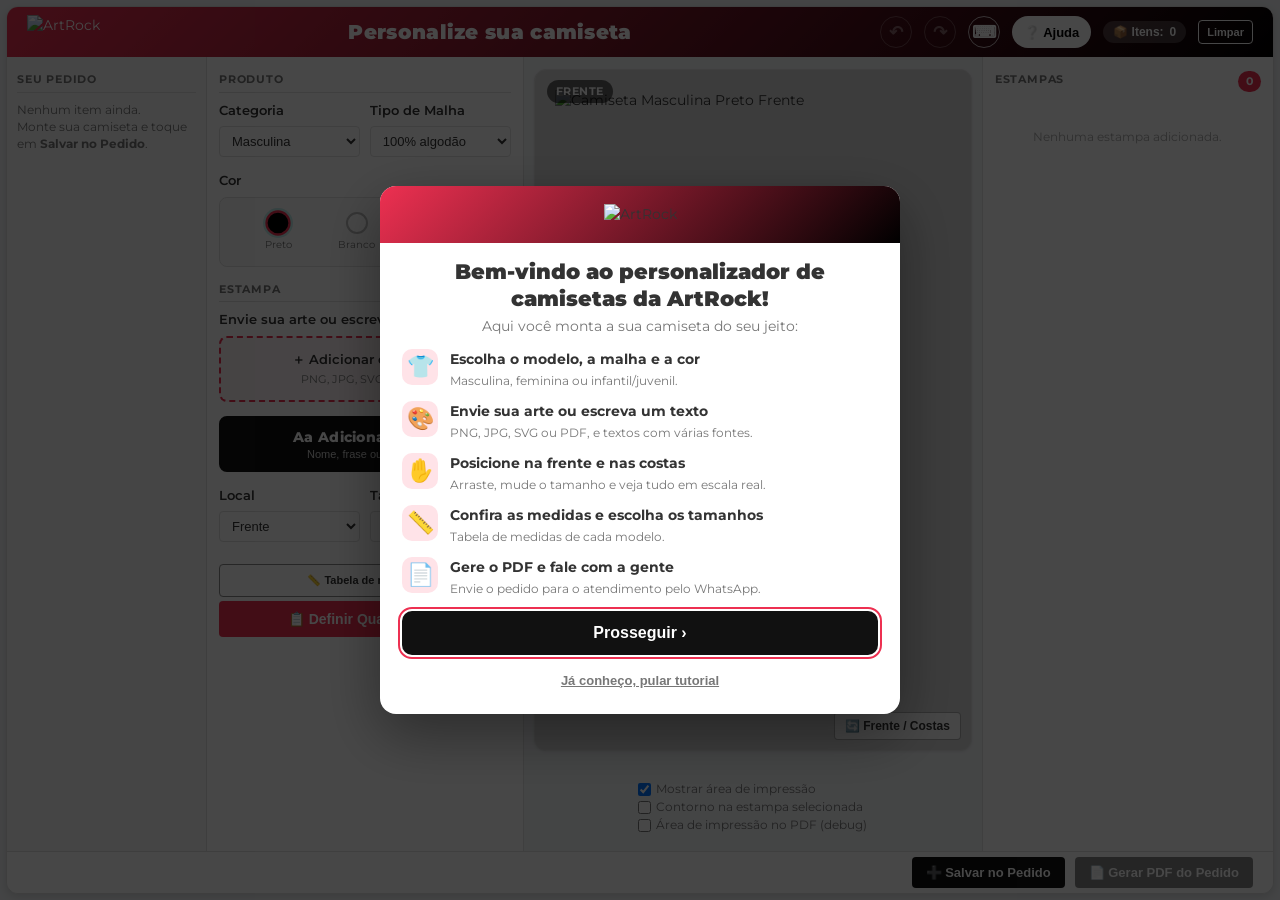
==== commit b6567e9a: "Envio automático para a confecção, textos em vetor e ajustes no ArtRock Tablet: - Pedidos vão sozinh" ====
--- a/camisetas_refatorado_V2/index.html
+++ b/camisetas_refatorado_V2/index.html
@@ -223,6 +223,10 @@
             Mostrar área de impressão
           </label>
           <label>
+            <input type="checkbox" id="chkContornoArte" onchange="UIModule.toggleContornoArte(this.checked)">
+            Contorno na estampa selecionada
+          </label>
+          <label>
             <input type="checkbox" id="chkPdfShirtBox" />
             Área de impressão no PDF (debug)
           </label>
--- a/camisetas_refatorado_V2/css/styles.css
+++ b/camisetas_refatorado_V2/css/styles.css
@@ -668,10 +668,11 @@
 /* =============================================
    FEEDBACK VISUAL — ESTAMPA ATIVA
    ============================================= */
-.artOverlay.active {
+.artOverlay.active { z-index: 10; }
+/* Contorno só se o cliente ligar "Contorno na estampa selecionada" */
+body.contornoArte .artOverlay.active {
   outline: 2px solid var(--color-primary);
   outline-offset: 2px;
-  z-index: 10;
 }
 
 /* =============================================
@@ -1669,7 +1670,7 @@
 .medTabela tbody th small { color: var(--color-text-muted); font-weight: 600; }
 .medTabela tbody tr:nth-child(even) { background: #fafafa; }
 .medTabela tr.exemplo { background: #ffe3e8 !important; }
-.medTabela tr.exemplo em { font-style: normal; font-size: 10px; font-weight: 800; color: #fff; background: var(--color-primary); border-radius: 8px; padding: 1px 6px; margin-left: 4px; text-transform: uppercase; }
+.medTabela tr.exemplo em { display: block; width: max-content; margin: 2px auto 0; font-style: normal; font-size: 9px; line-height: 1.4; font-weight: 800; color: #fff; background: var(--color-primary); border-radius: 8px; padding: 0 6px; text-transform: uppercase; }
 @media (max-width: 640px) { .medCorpo { grid-template-columns: 1fr; } .medDesenho svg { max-height: 30vh; } }
 
 /* =============================================
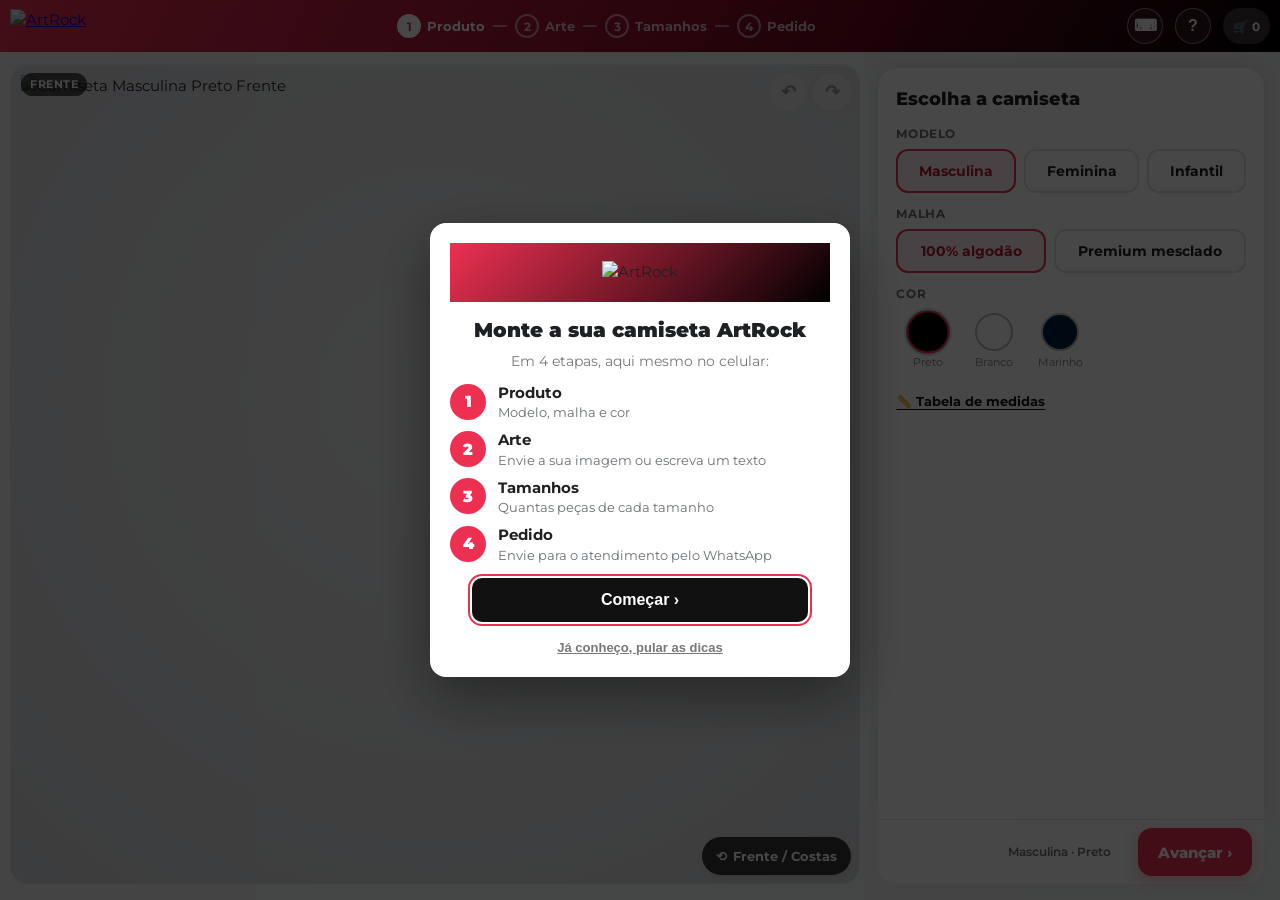
==== commit 738a341d: "ArtRock: tela única por etapas, mobile-first, sem rolar a página Repaginação do personalizador da Ar" ====
--- a/camisetas_refatorado_V2/index.html
+++ b/camisetas_refatorado_V2/index.html
@@ -2,275 +2,219 @@
 <html lang="pt-BR">
 <head>
   <meta charset="utf-8" />
-  <meta name="viewport" content="width=device-width,initial-scale=1" />
-  <meta name="description" content="Configure e personalize sua camiseta ArtRock: escolha cor, envie a estampa e gere o pedido em PDF." />
-  <title>Configurar Camiseta - ArtRock (Demo)</title>
-
-  <!-- Fonte Montserrat (usada em todo o app via --font-base) -->
+  <!-- interactive-widget: o teclado do celular passa por cima (não encolhe a tela) -->
+  <meta name="viewport" content="width=device-width,initial-scale=1,viewport-fit=cover,interactive-widget=resizes-visual" />
+  <meta name="theme-color" content="#ED3051" />
+  <meta name="description" content="Personalize sua camiseta ArtRock: escolha o modelo e a cor, envie a sua arte e monte o pedido para o atendimento." />
+  <title>Personalize sua camiseta · ArtRock</title>
+
+  <!-- Fonte Montserrat (identidade ArtRock) -->
   <link rel="preconnect" href="https://fonts.googleapis.com">
   <link rel="preconnect" href="https://fonts.gstatic.com" crossorigin>
   <link href="https://fonts.googleapis.com/css2?family=Montserrat:wght@400;500;600;700;800;900&display=swap" rel="stylesheet">
   <!-- Fontes dos textos na camiseta (TextoModule) -->
   <link href="https://fonts.googleapis.com/css2?family=Anton&family=Bangers&family=Bebas+Neue&family=Black+Ops+One&family=Creepster&family=Dancing+Script:wght@700&family=Lobster&family=Metal+Mania&family=Oswald:wght@700&family=Pacifico&family=Permanent+Marker&family=Righteous&family=Rye&family=UnifrakturMaguntia&display=swap" rel="stylesheet">
 
-  <!-- Folha de estilos externa (extraída do HTML original) -->
+  <!-- Estilos: janelas e componentes (styles.css) + a tela única por etapas (app.css) -->
   <link rel="stylesheet" href="css/styles.css" />
-
-  <!-- jsPDF + AutoTable (dependências externas, carregadas antes do módulo principal) -->
+  <link rel="stylesheet" href="css/app.css" />
+
+  <!-- jsPDF + AutoTable (PDF do pedido) -->
   <script src="https://cdnjs.cloudflare.com/ajax/libs/jspdf/2.5.1/jspdf.umd.min.js"></script>
   <script src="https://cdnjs.cloudflare.com/ajax/libs/jspdf-autotable/3.5.28/jspdf.plugin.autotable.min.js"></script>
-
   <!-- JSZip (junta as artes num .zip para enviar ao atendimento) -->
   <script src="https://cdnjs.cloudflare.com/ajax/libs/jszip/3.10.1/jszip.min.js"></script>
-
-  <!-- PDF.js (para rasterização de PDFs como estampa) -->
+  <!-- PDF.js (PDF enviado como estampa) -->
   <script src="https://cdnjs.cloudflare.com/ajax/libs/pdf.js/3.11.174/pdf.min.js"></script>
   <script>
-    pdfjsLib.GlobalWorkerOptions.workerSrc =
+    if (window.pdfjsLib) pdfjsLib.GlobalWorkerOptions.workerSrc =
       "https://cdnjs.cloudflare.com/ajax/libs/pdf.js/3.11.174/pdf.worker.min.js";
   </script>
 </head>
 <body>
 
-<!-- Barra de avisos (UX) -->
+<!-- Avisos (sucesso, erro, dica) -->
 <div id="uiNotice" role="status" aria-live="polite"></div>
 
-<div id="overallContainer">
-
-  <!-- Cabeçalho -->
+<div id="overallContainer" class="app" data-etapa="produto">
+
+  <!-- ==================== TOPO ==================== -->
   <header class="appHeader">
-    <img src="https://cdn.awsli.com.br/400x300/1274/1274265/logo/logo-art-rock-200-5fh0snhoio.png" alt="ArtRock">
-    <h1>Personalize sua camiseta</h1>
-    <div>
-      <!-- Desfazer / refazer (também Ctrl+Z / Ctrl+Y) e lista de atalhos -->
-      <button type="button" id="btnUndo" class="hdrIcon" onclick="HistoryModule.undo()" title="Desfazer (Ctrl+Z)" aria-label="Desfazer" disabled>↶</button>
-      <button type="button" id="btnRedo" class="hdrIcon" onclick="HistoryModule.redo()" title="Refazer (Ctrl+Y)" aria-label="Refazer" disabled>↷</button>
-      <button type="button" id="btnShortcuts" class="hdrIcon" onclick="KeyboardModule.showHelp()" title="Atalhos de teclado (?)" aria-label="Atalhos de teclado">⌨</button>
-      <!-- Tutorial (aparece sozinho só na primeira visita) -->
-      <button type="button" id="btnAjuda" class="hdrAjuda" onclick="TutorialModule.abrir()" title="Ver o tutorial" aria-label="Ajuda: ver o tutorial">❔ Ajuda</button>
-      <!-- Atalho: leva até a lista "Seu pedido" (útil no celular, onde ela fica embaixo) -->
-      <button type="button" id="orderSummaryBadge" title="Ver itens do pedido"
-              onclick="document.getElementById('orderPanel').scrollIntoView({ behavior: 'smooth', block: 'start' })">
-        📦 Itens: <span id="orderCount">0</span>
+    <a class="marca" href="https://www.artrock.com.br" target="_top" aria-label="ArtRock">
+      <img src="https://cdn.awsli.com.br/400x300/1274/1274265/logo/logo-art-rock-200-5fh0snhoio.png" alt="ArtRock">
+    </a>
+    <!-- Etapas: tocar volta para uma etapa já feita -->
+    <nav class="etapas" id="etapas" aria-label="Etapas">
+      <button type="button" data-ir="produto"><b>1</b><span>Produto</span></button>
+      <i aria-hidden="true"></i>
+      <button type="button" data-ir="arte"><b>2</b><span>Arte</span></button>
+      <i aria-hidden="true"></i>
+      <button type="button" data-ir="tamanhos"><b>3</b><span>Tamanhos</span></button>
+      <i aria-hidden="true"></i>
+      <button type="button" data-ir="pedido"><b>4</b><span>Pedido</span></button>
+    </nav>
+    <div class="hdrAcoes">
+      <button type="button" id="btnShortcuts" class="hdrIcon soPc" onclick="KeyboardModule.showHelp()" title="Atalhos de teclado (?)" aria-label="Atalhos de teclado">⌨</button>
+      <button type="button" id="btnAjuda" class="hdrIcon" onclick="TutorialModule.abrir()" title="Como funciona" aria-label="Ajuda: como funciona">?</button>
+      <button type="button" id="orderSummaryBadge" class="hdrPedido" onclick="EtapasModule.ir('pedido')" title="Ver o pedido" aria-label="Ver o pedido">
+        <span aria-hidden="true">🛒</span><span id="orderCount">0</span>
       </button>
-      <button type="button" class="btn-outline" onclick="OrderModule.clearOrder()">
-        Limpar
-      </button>
     </div>
   </header>
 
-  <div class="mainContainer">
-
-    <!-- ==================== ITENS DO PEDIDO (lateral) ==================== -->
-    <!-- Itens já salvos: reabrir para edição, renomear, duplicar e remover -->
-    <aside id="orderPanel" aria-label="Itens do pedido">
-      <p class="sectionTitle">Seu pedido</p>
+  <!-- ==================== CAMISETA (sempre à vista) ==================== -->
+  <main id="middlePanel" class="palco">
+    <div id="previewContainer" class="previewContainer">
+      <div id="currentSideBadge">Frente</div>
+      <!-- Desfazer / refazer (também Ctrl+Z / Ctrl+Y) -->
+      <div class="palcoAcoes">
+        <button type="button" id="btnUndo" class="palcoBtn" onclick="HistoryModule.undo()" title="Desfazer (Ctrl+Z)" aria-label="Desfazer" disabled>↶</button>
+        <button type="button" id="btnRedo" class="palcoBtn" onclick="HistoryModule.redo()" title="Refazer (Ctrl+Y)" aria-label="Refazer" disabled>↷</button>
+      </div>
+      <div class="shirtPreview" id="preview"></div>
+
+      <!-- Ajuste fino da estampa selecionada -->
+      <div id="alignHud" role="toolbar" aria-label="Ajustar a posição da estampa">
+        <div class="centerCol">
+          <button type="button" class="align-button" onclick="StampModule.alignStamp('centerX')" title="Centralizar" aria-label="Centralizar na horizontal">↔ Centro</button>
+          <button type="button" class="align-button" onclick="StampModule.alignStamp('top')" title="Alinhar ao topo" aria-label="Alinhar ao topo">⤒ Topo</button>
+        </div>
+        <div class="dpad" role="group" aria-label="Mover estampa">
+          <button id="btnNudgeUp" class="cell"
+            onmousedown="StampModule.startNudge('moveUp')" onmouseup="StampModule.stopNudge()" onmouseleave="StampModule.stopNudge()"
+            ontouchstart="StampModule.startNudge('moveUp');return false;" ontouchend="StampModule.stopNudge()" ontouchcancel="StampModule.stopNudge()"
+            aria-label="Mover para cima">▲</button>
+          <button id="btnNudgeLeft" class="cell"
+            onmousedown="StampModule.startNudge('moveLeft')" onmouseup="StampModule.stopNudge()" onmouseleave="StampModule.stopNudge()"
+            ontouchstart="StampModule.startNudge('moveLeft');return false;" ontouchend="StampModule.stopNudge()" ontouchcancel="StampModule.stopNudge()"
+            aria-label="Mover para esquerda">◀</button>
+          <button id="btnNudgeRight" class="cell"
+            onmousedown="StampModule.startNudge('moveRight')" onmouseup="StampModule.stopNudge()" onmouseleave="StampModule.stopNudge()"
+            ontouchstart="StampModule.startNudge('moveRight');return false;" ontouchend="StampModule.stopNudge()" ontouchcancel="StampModule.stopNudge()"
+            aria-label="Mover para direita">▶</button>
+          <button id="btnNudgeDown" class="cell"
+            onmousedown="StampModule.startNudge('moveDown')" onmouseup="StampModule.stopNudge()" onmouseleave="StampModule.stopNudge()"
+            ontouchstart="StampModule.startNudge('moveDown');return false;" ontouchend="StampModule.stopNudge()" ontouchcancel="StampModule.stopNudge()"
+            aria-label="Mover para baixo">▼</button>
+        </div>
+      </div>
+
+      <button type="button" id="btnToggleView" onclick="UIModule.toggleView()" aria-label="Virar a camiseta (frente / costas)">⟲ <span>Frente / Costas</span></button>
+    </div>
+    <!-- Tamanho da camiseta do exemplo (preview em escala real) -->
+    <p id="infoExemplo" class="infoExemplo"></p>
+  </main>
+
+  <!-- ==================== ETAPA ATUAL ==================== -->
+  <section class="painel" id="painel" aria-live="polite">
+
+    <!-- 1. PRODUTO -->
+    <div class="etapa" data-etapa="produto" id="configSection">
+      <h2 class="etapaTitulo">Escolha a camiseta</h2>
+      <div id="setor1">
+        <div class="campo">
+          <span class="rotulo" id="rotModelo">Modelo</span>
+          <div class="chips" data-chips="category" role="radiogroup" aria-labelledby="rotModelo"></div>
+          <select id="category" class="visuallyHidden" tabindex="-1" aria-hidden="true"
+                  onchange="UIModule.updateColorOptions(); SizeModule.updateSizeTable(); StampModule.limitarEstampas();">
+            <option value="Masculina" selected>Masculina</option>
+            <option value="Feminina">Feminina</option>
+            <option value="Infantil/Juvenil">Infantil / Juvenil</option>
+          </select>
+        </div>
+        <div class="campo">
+          <span class="rotulo" id="rotMalha">Malha</span>
+          <div class="chips" data-chips="fabricType" role="radiogroup" aria-labelledby="rotMalha"></div>
+          <select id="fabricType" class="visuallyHidden" tabindex="-1" aria-hidden="true" onchange="UIModule.updateColorOptions()">
+            <option value="100% algodão" selected>100% algodão</option>
+            <option value="Premium mesclado">Premium mesclado</option>
+          </select>
+        </div>
+      </div>
+      <div class="campo" id="seletorCor">
+        <span class="rotulo" id="colorLabel">Cor</span>
+        <div id="colorOptionsContainer" role="radiogroup" aria-labelledby="colorLabel"></div>
+      </div>
+      <button type="button" id="btnTabelaMedidas" class="linkBtn" onclick="TabelaMedidasModule.abrir()">📏 Tabela de medidas</button>
+    </div>
+
+    <!-- 2. ARTE -->
+    <div class="etapa" data-etapa="arte">
+      <div id="enviaEstampa" class="enviar">
+        <!-- Ao escolher o arquivo a estampa já entra na camiseta -->
+        <label class="enviarBtn" for="stampFile">
+          <span class="enviarIcone" aria-hidden="true">⬆</span>
+          <b>Enviar minha arte</b>
+          <small>Foto, PNG, JPG, SVG ou PDF</small>
+        </label>
+        <input type="file" id="stampFile" class="visuallyHidden" accept=".svg,.png,.jpg,.jpeg,.pdf,image/png,image/jpeg,image/svg+xml,application/pdf"
+               aria-label="Escolher o arquivo da arte" onchange="StampModule.updateStampPreview()" />
+        <button type="button" id="btnAddTexto" class="textoBtn" onclick="TextoModule.adicionar()">
+          <span class="enviarIcone" aria-hidden="true">Aa</span>
+          <b>Texto</b>
+          <small>Nome, frase, número</small>
+        </button>
+      </div>
+
+      <div class="listaTopo" id="stampsHeader">
+        <span class="rotulo">Suas artes <span class="badge" id="stampsCountBadge">0</span></span>
+        <button type="button" class="linkBtn perigo" id="btnClearAll" onclick="StampModule.clearAllStamps()" style="display:none;">Limpar</button>
+      </div>
+      <div id="stampsList"></div>
+
+      <!-- Para a próxima arte: lado e tamanho pronto -->
+      <div id="locationSection" class="campoLinha">
+        <label class="campoMini" id="locationContainer"><span>Lado</span>
+          <select id="stampLocation" onchange="UIModule.stampLocationChanged()">
+            <option value="Frente" selected>Frente</option>
+            <option value="Costas">Costas</option>
+          </select></label>
+        <label class="campoMini" id="subLocationContainer"><span>Tamanho pronto</span>
+          <select id="subLocation" onchange="UIModule.updateStampSizeDefault()"></select></label>
+      </div>
+      <div id="stampSizeContainer" class="campo" style="display:none;">
+        <label for="stampSize" class="rotulo">Largura da arte selecionada <span id="stampSizeValue">0 cm</span></label>
+        <input type="range" id="stampSize" min="5" max="38" value="22" aria-label="Largura da arte em centímetros" />
+      </div>
+      <div class="opcoesPreview">
+        <label><input type="checkbox" id="chkShowShirtBox" checked onchange="UIModule.toggleShirtBox(this.checked)"> Área de impressão</label>
+        <label><input type="checkbox" id="chkContornoArte" onchange="UIModule.toggleContornoArte(this.checked)"> Contorno na arte</label>
+        <input type="checkbox" id="chkPdfShirtBox" hidden />
+      </div>
+    </div>
+
+    <!-- 3. TAMANHOS -->
+    <div class="etapa" data-etapa="tamanhos" id="sizeSection">
+      <div class="etapaTopo">
+        <h2 class="etapaTitulo">Quantas de cada tamanho?</h2>
+        <button type="button" class="linkBtn" onclick="TabelaMedidasModule.abrir()">📏 Medidas</button>
+      </div>
+      <table id="sizeTable" class="tableSizes"></table>
+      <p id="totalPiecesLabel" class="totalPecas"></p>
+    </div>
+
+    <!-- 4. PEDIDO -->
+    <div class="etapa" data-etapa="pedido" id="orderPanel">
+      <div class="etapaTopo">
+        <h2 class="etapaTitulo">Seu pedido</h2>
+        <button type="button" class="linkBtn perigo" onclick="OrderModule.clearOrder()">Limpar pedido</button>
+      </div>
       <div id="orderList"></div>
-    </aside>
-
-    <!-- ==================== PAINEL ESQUERDO ==================== -->
-    <aside id="leftPanel" aria-label="Configurações do produto">
-
-      <!-- Configurações -->
-      <div id="configSection">
-        <p class="sectionTitle">Produto</p>
-
-        <div id="setor1">
-          <div class="seletor" id="seletorCtg">
-            <label for="category">Categoria</label>
-            <select id="category" onchange="UIModule.updateColorOptions(); SizeModule.updateSizeTable(); StampModule.limitarEstampas();">
-              <option value="Masculina" selected>Masculina</option>
-              <option value="Feminina">Feminina</option>
-              <option value="Infantil/Juvenil">Infantil/Juvenil</option>
-            </select>
-          </div>
-          <div class="seletor" id="seletorMalha">
-            <label for="fabricType">Tipo de Malha</label>
-            <select id="fabricType" onchange="UIModule.updateColorOptions()">
-              <option value="100% algodão" selected>100% algodão</option>
-              <option value="Premium mesclado">Premium mesclado</option>
-            </select>
-          </div>
-        </div>
-
-        <div class="seletor" id="seletorCor">
-          <span class="fieldLabel" id="colorLabel">Cor</span>
-          <div id="colorOptionsContainer" role="radiogroup" aria-labelledby="colorLabel"></div>
-        </div>
-
-        <p class="sectionTitle">Estampa</p>
-
-        <div class="seletor" id="enviaEstampa">
-          <span class="fieldLabel">Envie sua arte ou escreva um texto</span>
-          <!-- Ao escolher o arquivo a estampa já é adicionada (sem 2º clique) -->
-          <label class="uploadBtn" for="stampFile">
-            <span>＋ Adicionar estampa</span>
-            <small>PNG, JPG, SVG ou PDF</small>
-          </label>
-          <input type="file" id="stampFile" class="visuallyHidden" accept=".svg,.png,.jpg,.jpeg,.pdf"
-                 aria-label="Selecionar arquivo de estampa" onchange="StampModule.updateStampPreview()" />
-          <!-- Texto (nome, frase, número) com várias fontes -->
-          <button type="button" id="btnAddTexto" class="textoBtn" onclick="TextoModule.adicionar()">
-            <span>Aa Adicionar texto</span>
-            <small>Nome, frase ou número</small>
-          </button>
-        </div>
-
-        <div id="locationSection" class="seletor">
-          <div style="display:flex; gap:10px; width:100%;">
-            <div id="locationContainer" style="flex:1;">
-              <label for="stampLocation">Local</label>
-              <select id="stampLocation" onchange="UIModule.stampLocationChanged()">
-                <option value="Frente" selected>Frente</option>
-                <option value="Costas">Costas</option>
-              </select>
-            </div>
-            <div id="subLocationContainer" style="flex:1;">
-              <label for="subLocation">Tamanho rápido</label>
-              <select id="subLocation" onchange="UIModule.updateStampSizeDefault()"></select>
-            </div>
-          </div>
-        </div>
-
-        <div id="stampSizeContainer" class="seletor" style="display:none;">
-          <label for="stampSize">
-            Largura da estampa ativa
-            <span id="stampSizeValue">0 cm</span>
-          </label>
-          <input type="range" id="stampSize" min="5" max="38" value="22" aria-label="Largura da estampa em centímetros" />
-        </div>
-
-        <button type="button" id="btnTabelaMedidas" class="btn-outline medidasBtn" onclick="TabelaMedidasModule.abrir()">
-          📏 Tabela de medidas
-        </button>
-
-        <button type="button" id="btnDefineQuantities" onclick="SizeModule.showSizeSection(); SizeModule.updateSizeTable()">
-          📋 Definir Quantidades
-        </button>
-      </div>
-
-      <!-- Seção de tamanhos -->
-      <div id="sizeSection" style="display:none;">
-        <div class="sizeSectionHeader">
-          <h2>Tamanhos e Quantidades</h2>
-          <button type="button" class="btn-outline" onclick="TabelaMedidasModule.abrir()">📏 Medidas</button>
-          <button type="button" class="btn-outline" onclick="SizeModule.backToConfig()">← Voltar</button>
-        </div>
-        <table id="sizeTable" class="tableSizes"></table>
-        <p id="totalPiecesLabel" style="margin-top:8px; font-size:13px; color:var(--color-text-muted); text-align:right;"></p>
-      </div>
-
-    </aside><!-- /leftPanel -->
-
-    <!-- ==================== PAINEL CENTRAL ==================== -->
-    <main id="middlePanel">
-
-      <div class="previewWrapper">
-        <div id="previewContainer" class="previewContainer">
-          <!-- Badge de lado -->
-          <div id="currentSideBadge">Frente</div>
-
-          <div class="shirtPreview" id="preview"></div>
-
-          <!-- HUD de alinhamento -->
-          <div id="alignHud" role="toolbar" aria-label="Ferramentas de alinhamento">
-            <div class="centerCol">
-              <button type="button" class="align-button"
-                      onclick="StampModule.alignStamp('centerX')"
-                      title="Centralizar horizontalmente"
-                      aria-label="Centralizar horizontalmente">Centro ⟷</button>
-              <button type="button" class="align-button"
-                      onclick="StampModule.alignStamp('top')"
-                      title="Alinhar ao topo"
-                      aria-label="Alinhar ao topo">Topo ⤒</button>
-              <button type="button" class="align-button"
-                      onclick="StampModule.alignStamp('bottom')"
-                      title="Alinhar à base"
-                      aria-label="Alinhar à base">Baixo ⤓</button>
-            </div>
-            <div class="dpad" role="group" aria-label="Mover estampa">
-              <button id="btnNudgeUp" class="cell"
-                onmousedown="StampModule.startNudge('moveUp')"    onmouseup="StampModule.stopNudge()" onmouseleave="StampModule.stopNudge()"
-                ontouchstart="StampModule.startNudge('moveUp');return false;" ontouchend="StampModule.stopNudge()" ontouchcancel="StampModule.stopNudge()"
-                aria-label="Mover para cima">▲</button>
-              <button id="btnNudgeLeft" class="cell"
-                onmousedown="StampModule.startNudge('moveLeft')"  onmouseup="StampModule.stopNudge()" onmouseleave="StampModule.stopNudge()"
-                ontouchstart="StampModule.startNudge('moveLeft');return false;" ontouchend="StampModule.stopNudge()" ontouchcancel="StampModule.stopNudge()"
-                aria-label="Mover para esquerda">◀</button>
-              <button id="btnNudgeRight" class="cell"
-                onmousedown="StampModule.startNudge('moveRight')" onmouseup="StampModule.stopNudge()" onmouseleave="StampModule.stopNudge()"
-                ontouchstart="StampModule.startNudge('moveRight');return false;" ontouchend="StampModule.stopNudge()" ontouchcancel="StampModule.stopNudge()"
-                aria-label="Mover para direita">▶</button>
-              <button id="btnNudgeDown" class="cell"
-                onmousedown="StampModule.startNudge('moveDown')"  onmouseup="StampModule.stopNudge()" onmouseleave="StampModule.stopNudge()"
-                ontouchstart="StampModule.startNudge('moveDown');return false;" ontouchend="StampModule.stopNudge()" ontouchcancel="StampModule.stopNudge()"
-                aria-label="Mover para baixo">▼</button>
-            </div>
-          </div>
-
-          <!-- Botão trocar vista -->
-          <button type="button" id="btnToggleView" onclick="UIModule.toggleView()" aria-label="Alternar entre frente e costas">
-            🔄 Frente / Costas
-          </button>
-        </div>
-
-        <!-- Opções abaixo do preview -->
-        <!-- Tamanho da camiseta do exemplo (o preview é em escala real) -->
-        <p id="infoExemplo" class="infoExemplo"></p>
-        <div class="previewOptions">
-          <label>
-            <input type="checkbox" id="chkShowShirtBox" checked onchange="UIModule.toggleShirtBox(this.checked)">
-            Mostrar área de impressão
-          </label>
-          <label>
-            <input type="checkbox" id="chkContornoArte" onchange="UIModule.toggleContornoArte(this.checked)">
-            Contorno na estampa selecionada
-          </label>
-          <label>
-            <input type="checkbox" id="chkPdfShirtBox" />
-            Área de impressão no PDF (debug)
-          </label>
-        </div>
-      </div>
-
-    </main><!-- /middlePanel -->
-
-    <!-- ==================== PAINEL DIREITO ==================== -->
-    <aside id="rightPanel" aria-label="Lista de estampas">
-      <div class="stampsPanelHeader">
-        <p class="sectionTitle" style="margin:0; border:none;">Estampas</p>
-        <span class="badge" id="stampsCountBadge">0</span>
-      </div>
-      <div id="stampsList"></div>
-      <button type="button" class="btn-danger" id="btnClearAll" onclick="StampModule.clearAllStamps()" style="margin-top:auto; display:none;">
-        🗑 Limpar tudo
-      </button>
-    </aside><!-- /rightPanel -->
-
-  </div><!-- /mainContainer -->
-
-  <!-- Rodapé de ações -->
-  <footer class="appFooter">
-    <button type="button" id="btnCancelEdit" class="btn-outline" onclick="OrderModule.cancelEdit()" style="display:none;">
-      ✕ Cancelar edição
-    </button>
-    <button type="button" id="btnSaveItem" class="btn-dark" onclick="OrderModule.saveItem()">
-      ➕ Salvar no Pedido
-    </button>
-    <button type="button" id="btnGerarPdf" class="btn-dark" onclick="PDFModule.gerarPDF()" disabled
-            title="Adicione itens ao pedido para gerar o PDF">
-      📄 Gerar PDF do Pedido
-    </button>
+      <button type="button" class="outroModelo" onclick="EtapasModule.novoModelo()">＋ Montar outro modelo</button>
+    </div>
+  </section>
+
+  <!-- ==================== RODAPÉ: voltar / avançar ==================== -->
+  <footer class="appFooter rodape">
+    <button type="button" id="btnVoltar" class="btnVoltar" onclick="EtapasModule.voltar()" aria-label="Voltar">‹ <span>Voltar</span></button>
+    <p class="resumo" id="resumo"></p>
+    <button type="button" id="btnCancelEdit" class="btnVoltar" onclick="OrderModule.cancelEdit()" style="display:none;">✕ <span>Cancelar edição</span></button>
+    <button type="button" id="btnSaveItem" class="btnAvancar" onclick="EtapasModule.salvar()">Salvar no pedido ›</button>
+    <button type="button" id="btnGerarPdf" class="btnAvancar" onclick="PDFModule.gerarPDF()" disabled title="Salve um modelo no pedido para enviar">Enviar pedido ›</button>
+    <button type="button" id="btnAvancar" class="btnAvancar" onclick="EtapasModule.avancar()">Avançar ›</button>
   </footer>
-
-</div><!-- /overallContainer -->
-
-<!--
-  Ponto de entrada da aplicação.
-  type="module" habilita ES Modules e garante que o script seja executado
-  após o DOM estar carregado (comportamento equivalente a defer).
--->
+</div>
+
 <script type="module" src="js/main.js"></script>
-
 </body>
 </html>
--- a/camisetas_refatorado_V2/css/app.css
+++ b/camisetas_refatorado_V2/css/app.css
@@ -0,0 +1,337 @@
+/* =============================================================
+   ArtRock · Tela única por etapas (mobile-first)
+   Produto → Arte → Tamanhos → Pedido. A página não rola: a altura
+   vem da área visível (--altura, ver etapasModule.js). No celular a
+   camiseta fica em cima e a etapa embaixo; no computador, lado a lado.
+   Janelas (editar arte, texto, medidas, contato) continuam em styles.css.
+   ============================================================= */
+:root {
+  --ar: #ED3051;          /* vermelho ArtRock */
+  --ar-escuro: #B8173A;
+  --ar-claro: #FFF0F3;
+  --preto: #121212;
+  --fundo: #F3F4F6;
+  --cartao: #FFFFFF;
+  --linha: #E2E4E8;
+  --texto: #1F2023;
+  --suave: #6A6E75;
+  --raio: 14px;
+  --sombra: 0 2px 10px rgba(0, 0, 0, .07);
+}
+
+html, body { height: 100%; overflow: hidden; overscroll-behavior: none; }
+body { background: var(--fundo); color: var(--texto); font-size: 15px; -webkit-tap-highlight-color: transparent; }
+button, label, select { touch-action: manipulation; }
+
+/* ---------- Grade da tela ---------- */
+#overallContainer.app {
+  width: 100%; max-width: none; margin: 0; border: 0; border-radius: 0; box-shadow: none; overflow: hidden;
+  height: var(--altura, 100dvh); background: var(--fundo);
+  display: grid;
+  grid-template-columns: minmax(0, 1fr);
+  grid-template-rows: auto minmax(0, 1fr) auto auto;
+  grid-template-areas: "topo" "palco" "painel" "rodape";
+}
+
+/* ---------- Topo ---------- */
+.app .appHeader {
+  grid-area: topo; height: auto; min-height: 52px; gap: 8px; justify-content: space-between;
+  padding: 6px 10px; padding-top: max(6px, env(safe-area-inset-top));
+  background: linear-gradient(120deg, var(--ar) 0%, #8E0F2C 55%, #000 100%);
+}
+.app .marca { display: flex; align-items: center; flex: none; }
+.app .marca img { height: 30px; width: auto; display: block; }
+.etapas { flex: 1; display: flex; align-items: center; justify-content: center; gap: 4px; min-width: 0; }
+.etapas button {
+  display: flex; align-items: center; gap: 6px; background: none; border: 0; color: #fff; opacity: .72;
+  font: 700 13px var(--font-base); padding: 6px 4px; cursor: pointer; white-space: nowrap; border-radius: 99px;
+}
+.etapas button b {
+  width: 24px; height: 24px; border-radius: 50%; display: grid; place-items: center; flex: none;
+  border: 2px solid rgba(255, 255, 255, .75); font-size: 12px;
+}
+.etapas button.feita { opacity: .9; }
+.etapas button.feita b { background: rgba(255, 255, 255, .22); }
+.etapas button[aria-current] { opacity: 1; }
+.etapas button[aria-current] b { background: #fff; border-color: #fff; color: var(--ar); }
+.etapas i { width: 14px; height: 2px; background: rgba(255, 255, 255, .45); flex: none; }
+.hdrAcoes { display: flex; align-items: center; gap: 4px; flex: none; }
+.app .hdrIcon {
+  width: 36px; height: 36px; border-radius: 50%; border: 1.5px solid rgba(255, 255, 255, .45);
+  background: rgba(255, 255, 255, .08); color: #fff; font-size: 16px; display: grid; place-items: center; cursor: pointer;
+}
+.app .hdrIcon:disabled { opacity: .35; }
+.hdrPedido {
+  display: flex; align-items: center; gap: 4px; height: 36px; padding: 0 10px; border-radius: 99px; border: 0;
+  background: #fff; color: var(--preto); font: 800 14px var(--font-base); cursor: pointer;
+}
+#orderCount { min-width: 1ch; }
+
+/* ---------- Camiseta ---------- */
+.palco { grid-area: palco; min-height: 0; display: flex; flex-direction: column; gap: 2px; padding: 8px 10px 2px; }
+.app .previewContainer {
+  flex: 1; min-height: 0; width: 100%; max-width: none; height: auto; margin: 0;
+  border-radius: 18px; border: 1px solid var(--linha); background: radial-gradient(circle at 50% 40%, #EDEEF0 0%, #D9DBDF 100%);
+  box-shadow: inset 0 1px 0 rgba(255, 255, 255, .6);
+}
+.app img#baseShirtImg { padding: 10px; }
+.app #currentSideBadge { top: 8px; left: 10px; font-size: 11px; background: rgba(18, 18, 18, .7); }
+.app #btnToggleView {
+  right: 8px; bottom: 8px; top: auto; left: auto; height: 38px; padding: 0 14px; border-radius: 99px; border: 0;
+  background: rgba(18, 18, 18, .82); color: #fff; font: 700 13px var(--font-base); box-shadow: var(--sombra);
+}
+.app #alignHud {
+  left: 8px; right: auto; bottom: 8px; top: auto; flex-direction: row; align-items: flex-end; gap: 6px;
+  background: rgba(255, 255, 255, .92); padding: 6px; border-radius: 14px; box-shadow: var(--sombra);
+}
+.app #alignHud .centerCol { gap: 4px; }
+.app #alignHud .align-button { min-height: 32px; padding: 0 8px; font-size: 12px; }
+.app .infoExemplo { font-size: 11px; line-height: 1.3; margin: 2px 0 0; text-align: center; color: var(--suave); }
+
+/* ---------- Etapa atual ---------- */
+.painel {
+  grid-area: painel; min-height: 0; overflow-y: auto; overscroll-behavior: contain;
+  max-height: calc(var(--altura, 100dvh) * .47);
+  background: var(--cartao); border-radius: 20px 20px 0 0; box-shadow: 0 -4px 18px rgba(0, 0, 0, .06);
+  padding: 14px 14px 10px; margin-top: 6px;
+}
+.etapa { display: flex; flex-direction: column; gap: 12px; }
+.etapa[hidden] { display: none !important; }
+.etapaTitulo { font-size: 16px; font-weight: 800; margin: 0; }
+.etapaTopo { display: flex; align-items: center; justify-content: space-between; gap: 8px; }
+.campo { display: flex; flex-direction: column; gap: 6px; }
+.rotulo { font-size: 12px; font-weight: 700; text-transform: uppercase; letter-spacing: .6px; color: var(--suave); display: flex; align-items: center; gap: 6px; }
+#setor1 { display: flex; flex-direction: column; gap: 12px; }
+.chips { display: flex; flex-wrap: wrap; gap: 8px; }
+.chip {
+  flex: 1 1 auto; min-height: 44px; padding: 0 14px; border-radius: 12px; border: 2px solid var(--linha);
+  background: #fff; color: var(--texto); font: 700 14px var(--font-base); cursor: pointer; transition: border-color .15s, background .15s;
+}
+.chip[aria-checked="true"] { border-color: var(--ar); background: var(--ar-claro); color: var(--ar-escuro); }
+.linkBtn {
+  align-self: flex-start; background: none; border: 0; padding: 6px 0; color: var(--preto); font: 700 13px var(--font-base);
+  text-decoration: underline; text-underline-offset: 3px; cursor: pointer;
+}
+.linkBtn.perigo { color: #C0262D; }
+
+/* Cores */
+.app #colorOptionsContainer { display: flex; flex-wrap: wrap; gap: 4px 2px; border: 0; padding: 0; background: none; justify-content: flex-start; }
+.app .colorOption { min-width: 64px; padding: 4px 2px; border-radius: 12px; }
+.app .colorCircle { width: 38px; height: 38px; }
+.app .colorOption span, .app .colorOption small { font-size: 11px; }
+
+/* Arte: enviar / texto */
+.enviar { display: grid; grid-template-columns: 2fr 1fr; gap: 10px; }
+.enviarBtn, .app .textoBtn {
+  display: flex; flex-direction: column; align-items: center; justify-content: center; gap: 2px; min-height: 86px;
+  border-radius: 16px; cursor: pointer; text-align: center; padding: 8px; margin: 0; width: auto;
+}
+.enviarBtn { border: 2px dashed var(--ar); background: var(--ar-claro); color: var(--ar-escuro); }
+.enviarBtn:active { background: #FFE0E6; }
+.app .textoBtn { border: 2px solid var(--preto); background: var(--preto); color: #fff; }
+.enviarBtn b, .app .textoBtn b { font: 800 16px var(--font-base); }
+.enviarBtn small, .app .textoBtn small { font: 500 12px var(--font-base); color: inherit; opacity: .75; }
+.enviarIcone { font: 900 20px var(--font-base); line-height: 1; }
+.enviar.chamar { animation: chamar .5s ease 2; }
+@keyframes chamar { 25% { transform: translateX(-6px); } 75% { transform: translateX(6px); } }
+
+.listaTopo { display: flex; align-items: center; justify-content: space-between; min-height: 28px; }
+.app .badge { background: var(--ar); color: #fff; border-radius: 99px; padding: 1px 8px; font-size: 12px; }
+.app #stampsList { display: flex; flex-direction: column; gap: 8px; }
+.app #stampsList > p { padding: 6px 0 !important; }
+.app .stampItem {
+  display: grid; grid-template-columns: 56px minmax(0, 1fr); gap: 4px 10px; align-items: start;
+  padding: 8px; border-radius: 14px; border: 2px solid var(--linha); margin: 0; background: #fff;
+}
+.app .stampItem.active { border-color: var(--ar); background: #FFF8F9; }
+.app .stampThumb { width: 56px; height: 56px; grid-row: span 3; border-radius: 10px; }
+.app .stampMeta { display: flex; flex-wrap: wrap; gap: 6px 12px; align-items: center; }
+.app .stampSizeInfo { margin: 0; font-size: 12px; }
+.app .stampRowBtns { flex-wrap: wrap; }
+.app .stampRowBtns button { min-height: 36px; padding: 0 12px; border-radius: 10px; font-size: 13px; }
+
+.campoLinha { display: grid; grid-template-columns: 1fr 1fr; gap: 10px; }
+.campoMini { display: flex; flex-direction: column; gap: 4px; font-size: 12px; font-weight: 700; color: var(--suave); }
+.app select, .app input[type="number"], .app input[type="text"], .app textarea { font-size: 16px; } /* 16px: o iPhone não dá zoom ao tocar */
+.campoMini select { min-height: 44px; border-radius: 12px; border: 2px solid var(--linha); padding: 0 10px; background: #fff; font-family: var(--font-base); font-weight: 600; color: var(--texto); }
+.opcoesPreview { display: flex; flex-wrap: wrap; gap: 4px 16px; font-size: 13px; color: var(--suave); }
+.opcoesPreview label { display: flex; align-items: center; gap: 6px; min-height: 32px; }
+
+/* Tamanhos: cartões com + e − */
+.app .tableSizes { border: 0; width: 100%; }
+.app .tableSizes thead { display: none; }
+.app .tableSizes tbody { display: grid; grid-template-columns: repeat(auto-fill, minmax(150px, 1fr)); gap: 8px; }
+.app .tableSizes tr { display: flex; align-items: center; justify-content: space-between; gap: 6px; border: 2px solid var(--linha); border-radius: 14px; padding: 6px 6px 6px 12px; background: #fff; }
+.app .tableSizes td { border: 0; padding: 0; background: none !important; font-weight: 800; font-size: 15px; }
+.app .tableSizes td.quantityControl { font-weight: 400; }
+.app .stepper { border-radius: 12px; }
+.app .stepper button.stepBtn { min-width: 40px; min-height: 40px; font-size: 18px; }
+.app .stepper input[type="number"] { width: 44px; }
+.totalPecas { font-weight: 800; text-align: right; min-height: 1.2em; }
+
+/* Pedido */
+.app #orderList { gap: 10px; }
+.outroModelo {
+  min-height: 52px; border-radius: 14px; border: 2px dashed var(--preto); background: #fff; font: 800 15px var(--font-base);
+  color: var(--preto); cursor: pointer;
+}
+
+/* ---------- Rodapé: voltar / resumo / avançar ---------- */
+.app .rodape {
+  grid-area: rodape; display: flex; align-items: center; gap: 8px; border: 0; margin: 0;
+  padding: 8px 12px; padding-bottom: max(8px, env(safe-area-inset-bottom)); background: var(--cartao); border-top: 1px solid var(--linha);
+  position: static; box-shadow: none;
+}
+.resumo { flex: 1; min-width: 0; margin: 0; font-size: 12px; font-weight: 600; color: var(--suave); text-align: center; white-space: nowrap; overflow: hidden; text-overflow: ellipsis; }
+.btnVoltar, .btnAvancar {
+  min-height: 48px; border-radius: 14px; font: 800 15px var(--font-base); cursor: pointer; display: flex; align-items: center; justify-content: center; gap: 6px; white-space: nowrap;
+}
+.btnVoltar { padding: 0 14px; border: 2px solid var(--linha); background: #fff; color: var(--texto); }
+.btnAvancar { padding: 0 20px; border: 0; background: var(--ar); color: #fff; box-shadow: 0 4px 14px rgba(237, 48, 81, .35); }
+.btnAvancar:active { background: var(--ar-escuro); }
+.btnAvancar:disabled { background: #C9CBD0; box-shadow: none; cursor: not-allowed; }
+.app .rodape .btnAvancar { display: none; }
+.app[data-etapa="produto"] #btnAvancar, .app[data-etapa="arte"] #btnAvancar { display: flex; }
+.app[data-etapa="tamanhos"] #btnSaveItem { display: flex; }
+.app[data-etapa="pedido"] #btnGerarPdf { display: flex; }
+.app[data-etapa="produto"] #btnVoltar { visibility: hidden; }
+.app:not([data-etapa="tamanhos"]) #btnCancelEdit { display: none !important; }
+.app[data-etapa="tamanhos"] #btnCancelEdit:not([style*="none"]) ~ #btnSaveItem { padding: 0 14px; }
+
+/* ---------- Telas pequenas ---------- */
+@media (max-width: 640px) {
+  .etapas button:not([aria-current]) span { display: none; }
+  .etapas i { width: 8px; }
+  .soPc { display: none !important; }
+}
+@media (max-width: 380px) {
+  .app .marca img { height: 24px; }
+  #btnRedo { display: none; }
+  .btnVoltar span { display: none; }
+  .resumo { font-size: 11px; }
+}
+@media (max-height: 640px) {
+  .app .infoExemplo { display: none; }
+  .painel { padding-top: 10px; }
+  .etapa { gap: 10px; }
+  .enviarBtn, .app .textoBtn { min-height: 72px; }
+}
+
+/* ---------- Computador / tablet deitado: camiseta à esquerda, etapa à direita ---------- */
+@media (min-width: 860px) and (min-aspect-ratio: 1/1) {
+  #overallContainer.app {
+    grid-template-columns: minmax(0, 1fr) clamp(360px, 32vw, 460px);
+    grid-template-rows: auto minmax(0, 1fr) auto;
+    grid-template-areas: "topo topo" "palco painel" "palco rodape";
+  }
+  .palco { padding: 16px 8px 8px 16px; }
+  .painel { max-height: none; margin: 16px 16px 0 8px; border-radius: 20px 20px 0 0; padding: 18px; }
+  .app .rodape { margin: 0 16px 16px 8px; border-radius: 0 0 20px 20px; border-top: 1px solid var(--linha); }
+  .etapaTitulo { font-size: 18px; }
+  .app .marca img { height: 34px; }
+}
+@media (prefers-reduced-motion: reduce) { .enviar.chamar { animation: none; } }
+
+/* ---------- Boas-vindas (primeira visita), compactas ---------- */
+.tutBoasVindas .bvCaixa { max-width: 420px; padding: 20px 20px 14px; max-height: calc(var(--altura, 100dvh) - 32px); overflow: auto; }
+.tutBoasVindas h2 { font-size: 20px; line-height: 1.25; }
+.tutBoasVindas .bvSub { margin: 4px 0 10px; }
+.bvEtapas { list-style: none; padding: 0; display: grid; gap: 8px; margin: 0 0 14px; }
+.bvEtapas li { display: flex; align-items: center; gap: 12px; padding: 0; }
+.bvEtapas li > span {
+  width: 36px; height: 36px; flex: none; border-radius: 50%; display: grid; place-items: center;
+  background: var(--ar); color: #fff; font: 900 16px var(--font-base);
+}
+.bvEtapas b { display: block; font-size: 15px; }
+.bvEtapas small { display: block; font-size: 13px; color: var(--suave); line-height: 1.3; }
+
+/* ---------- Desfazer / refazer na camiseta ---------- */
+.palcoAcoes { position: absolute; top: 8px; right: 8px; display: flex; gap: 6px; z-index: 12; }
+.palcoBtn {
+  width: 38px; height: 38px; border-radius: 50%; border: 0; background: rgba(255, 255, 255, .92); color: var(--preto);
+  font-size: 18px; font-weight: 800; box-shadow: var(--sombra); cursor: pointer; display: grid; place-items: center;
+}
+.palcoBtn:disabled { opacity: .35; cursor: default; }
+
+/* ---------- Celular: tudo mais compacto ---------- */
+@media (max-width: 640px) {
+  .etapaTitulo { display: none; }
+  .etapaTopo .etapaTitulo { display: block; font-size: 15px; }
+  .painel { padding: 12px 12px 8px; }
+  .etapa, #setor1 { gap: 10px; }
+  .chips { flex-wrap: nowrap; gap: 6px; }
+  .chip { min-height: 40px; padding: 0 8px; font-size: 13px; flex: 1 1 0; }
+  .app .colorOption { min-width: 0; flex: 1 1 0; }
+  .app .colorCircle { width: 34px; height: 34px; }
+  #btnTabelaMedidas { padding: 0; }
+  .app .infoExemplo { white-space: nowrap; overflow: hidden; text-overflow: ellipsis; }
+  .app #btnToggleView { height: 34px; padding: 0 12px; font-size: 12px; }
+  .app #currentSideBadge { font-size: 10px; }
+  /* Ajuste fino menor */
+  .app #alignHud { padding: 4px; gap: 4px; border-radius: 12px; }
+  .app #alignHud .align-button { min-height: 28px; padding: 0 6px; font-size: 11px; }
+  .app #alignHud .dpad { width: auto; height: auto; padding: 2px; gap: 2px; grid-template-columns: repeat(3, 28px); grid-template-rows: repeat(3, 26px); }
+  .app #alignHud .dpad .cell { width: 28px; height: 26px; font-size: 11px; }
+  /* Enviar / texto mais baixos */
+  .enviarBtn, .app .textoBtn { min-height: 64px; flex-direction: row; flex-wrap: wrap; gap: 0 8px; padding: 6px 8px; }
+  .enviarBtn small, .app .textoBtn small { flex-basis: 100%; font-size: 11px; }
+  .enviarIcone { font-size: 18px; }
+  /* Cartão da arte compacto */
+  .app .stampItem { grid-template-columns: 48px minmax(0, 1fr); padding: 6px; gap: 4px 8px; }
+  .app .stampThumb { width: 48px; height: 48px; }
+  .app .stampMeta { gap: 4px 10px; font-size: 12px; }
+  .app .stampMeta select { min-height: 34px; padding: 0 6px; font-size: 16px; }
+  .app .stampMeta .stepper button.stepBtn { min-width: 32px; min-height: 34px; }
+  .app .stampMeta .stepper input[type="number"] { width: 40px; height: 34px; }
+  .app .stampRowBtns { grid-column: 1 / -1; }
+  .app .stampRowBtns button { min-height: 32px; padding: 0 10px; font-size: 12px; flex: 1; }
+  .btnVoltar { padding: 0 14px; }
+  .btnVoltar span { display: none; }
+  .btnAvancar { padding: 0 16px; }
+  .campoLinha { gap: 8px; }
+  .campoMini select { min-height: 40px; }
+}
+@media (max-width: 640px) {
+  /* A largura já está no cartão da arte; as opções de visualização ficam para o computador */
+  .app #stampSizeContainer, .opcoesPreview { display: none !important; }
+  /* Com arte enviada, "lado / tamanho pronto" (vale para a próxima) fica mais discreto */
+  .campoMini { font-size: 11px; }
+}
+@media (max-height: 600px) and (max-width: 640px) {
+  .app .tableSizes tbody { grid-template-columns: repeat(auto-fill, minmax(140px, 1fr)); gap: 6px; }
+  .app .tableSizes tr { padding: 3px 4px 3px 10px; }
+  .app .stepper button.stepBtn { min-height: 34px; }
+}
+
+/* ---------- Correções sobre o styles.css antigo ---------- */
+.app .rodape button { flex: none; white-space: nowrap; }
+.app .rodape .btnAvancar { padding: 0 20px; font-size: 15px; }
+.app .rodape .btnVoltar { padding: 0 14px; font-size: 15px; }
+/* Aviso: logo abaixo do topo (não cobre a etapa nem o rodapé) */
+body #uiNotice { top: calc(env(safe-area-inset-top) + 58px); bottom: auto; border-radius: 12px; font-family: var(--font-base); }
+.app .marca img { max-width: 84px; object-fit: contain; }
+.etapas { overflow: hidden; }
+@media (max-width: 640px) {
+  .app .rodape .btnVoltar { width: 48px; padding: 0; }
+  .app .rodape .btnAvancar { padding: 0 18px; }
+  .app .marca img { max-width: 64px; height: 28px; }
+  .app .stampMeta .labelWrap:nth-child(3) { display: none; } /* "Visível": só no computador */
+  .app .stampMeta .labelWrap { font-size: 12px; gap: 6px; }
+}
+@media (max-width: 400px) {
+  .etapas button[aria-current] span { display: none; }
+  .etapas { gap: 2px; }
+}
+@media (max-width: 640px) {
+  /* Já tem arte: o cartão dela tem lado e largura; enviar outra fica mais baixo */
+  .app.temArte #locationSection { display: none; }
+  .app.temArte .enviarBtn, .app.temArte .textoBtn { min-height: 50px; }
+  .app.temArte .enviarBtn small, .app.temArte .textoBtn small { display: none; }
+}
+@media (max-height: 600px) and (max-width: 640px) {
+  .chip { min-height: 36px; }
+  .app .colorCircle { width: 30px; height: 30px; }
+  .app .stampItem { padding: 4px 6px; }
+  .app .stampRowBtns button { min-height: 30px; }
+}
+@media (max-width: 640px) { .app .infoExemplo { text-align: left; padding: 0 6px; } }
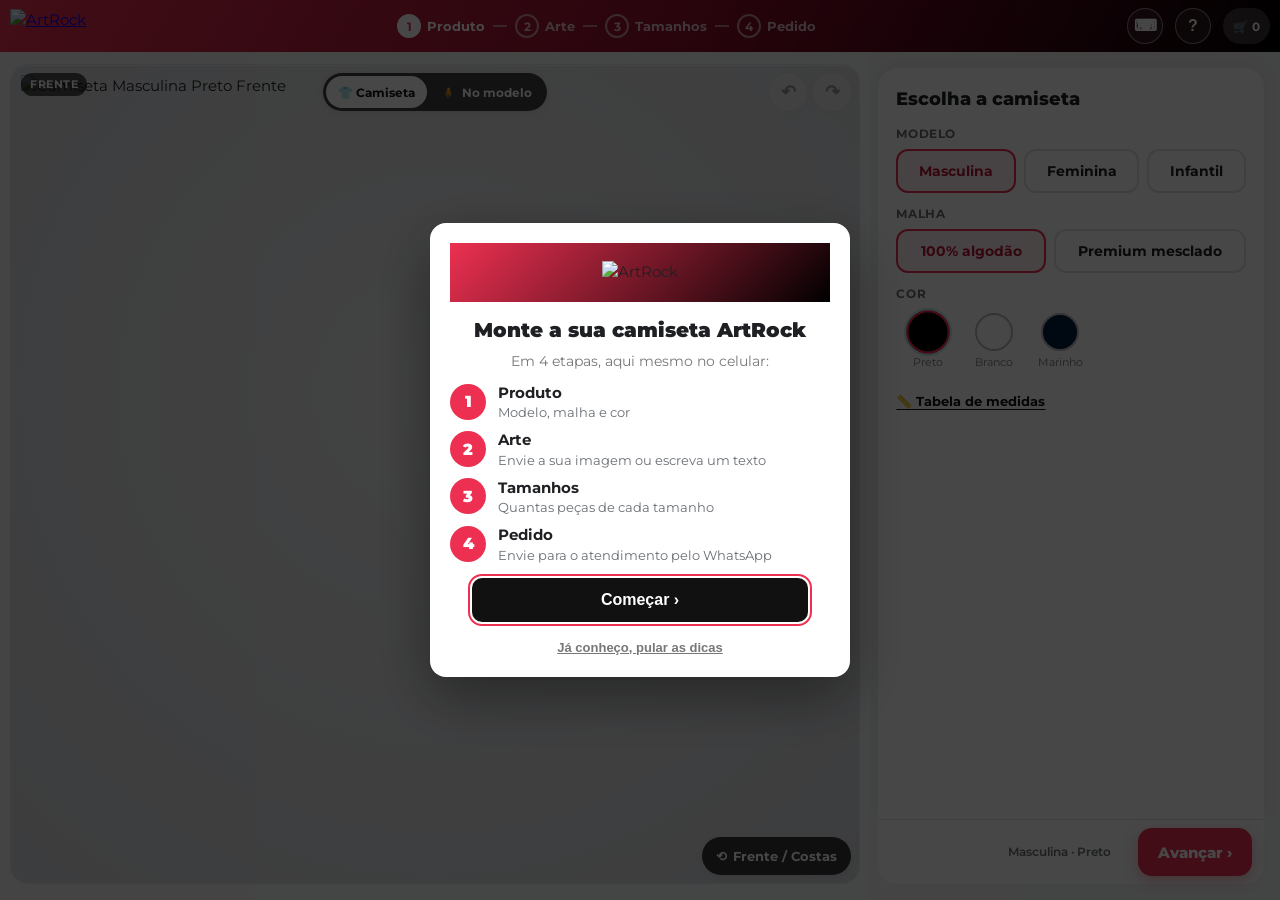
==== commit e72f648d: "ArtRock: alternar entre camiseta sozinha e foto no modelo - Botão "Camiseta | No modelo" no topo do " ====
--- a/camisetas_refatorado_V2/index.html
+++ b/camisetas_refatorado_V2/index.html
@@ -66,6 +66,12 @@
   <main id="middlePanel" class="palco">
     <div id="previewContainer" class="previewContainer">
       <div id="currentSideBadge">Frente</div>
+      <!-- Visualização: camiseta sozinha ou foto com modelo vestindo -->
+      <div class="vistaToggle" role="group" aria-label="Visualização">
+        <button type="button" data-vista="camiseta" aria-pressed="true" onclick="UIModule.setVista('camiseta')">👕 Camiseta</button>
+        <button type="button" data-vista="modelo" aria-pressed="false" onclick="UIModule.setVista('modelo')">🧍 <span class="soPc">No modelo</span><span class="soCel">Modelo</span></button>
+      </div>
+      <p class="vistaAviso" id="vistaAviso" hidden></p>
       <!-- Desfazer / refazer (também Ctrl+Z / Ctrl+Y) -->
       <div class="palcoAcoes">
         <button type="button" id="btnUndo" class="palcoBtn" onclick="HistoryModule.undo()" title="Desfazer (Ctrl+Z)" aria-label="Desfazer" disabled>↶</button>
--- a/camisetas_refatorado_V2/css/app.css
+++ b/camisetas_refatorado_V2/css/app.css
@@ -264,7 +264,7 @@
   .app .colorOption { min-width: 0; flex: 1 1 0; }
   .app .colorCircle { width: 34px; height: 34px; }
   #btnTabelaMedidas { padding: 0; }
-  .app .infoExemplo { white-space: nowrap; overflow: hidden; text-overflow: ellipsis; }
+  .app .infoExemplo { white-space: nowrap; overflow: hidden; text-overflow: ellipsis; max-width: 100%; min-width: 0; box-sizing: border-box; }
   .app #btnToggleView { height: 34px; padding: 0 12px; font-size: 12px; }
   .app #currentSideBadge { font-size: 10px; }
   /* Ajuste fino menor */
@@ -335,3 +335,32 @@
   .app .stampRowBtns button { min-height: 30px; }
 }
 @media (max-width: 640px) { .app .infoExemplo { text-align: left; padding: 0 6px; } }
+
+/* A camiseta é enquadrada pelo app (UIModule.enquadrarCamiseta); sem o zoom fixo antigo da feminina */
+.app img#baseShirtImg, .app img#baseShirtImg.feminine-shirt { transform: none; transition: none; }
+
+/* ---------- Visualização: camiseta sozinha / no modelo ---------- */
+.vistaToggle {
+  position: absolute; top: 8px; left: 50%; transform: translateX(-50%); z-index: 12;
+  display: flex; padding: 3px; gap: 2px; border-radius: 99px; background: rgba(18, 18, 18, .78); box-shadow: var(--sombra);
+}
+.vistaToggle button {
+  border: 0; background: none; color: #fff; font: 700 12px var(--font-base); padding: 0 12px; height: 32px; border-radius: 99px; cursor: pointer; white-space: nowrap;
+}
+.vistaToggle button[aria-pressed="true"] { background: #fff; color: var(--preto); }
+.vistaToggle .soCel { display: none; }
+.vistaAviso {
+  position: absolute; top: 48px; left: 50%; transform: translateX(-50%); z-index: 12; margin: 0;
+  background: rgba(255, 255, 255, .95); color: var(--texto); font: 600 11px var(--font-base); padding: 4px 10px; border-radius: 99px; box-shadow: var(--sombra); white-space: nowrap;
+}
+.vistaAviso[hidden] { display: none; }
+/* Foto com modelo: fundo branco como o da foto; estampa "assenta" no tecido branco */
+.app .previewContainer.modoModelo { background: #fff; }
+.app .previewContainer.modoModelo img#baseShirtImg { padding: 0; }
+.previewContainer.modoModelo.tecidoClaro .artOverlay { mix-blend-mode: multiply; }
+@media (max-width: 640px) {
+  .vistaToggle { top: 6px; }
+  .vistaToggle .soCel { display: inline; }
+  .vistaAviso { top: 44px; }
+  .vistaToggle button { padding: 0 9px; height: 28px; font-size: 11px; }
+}
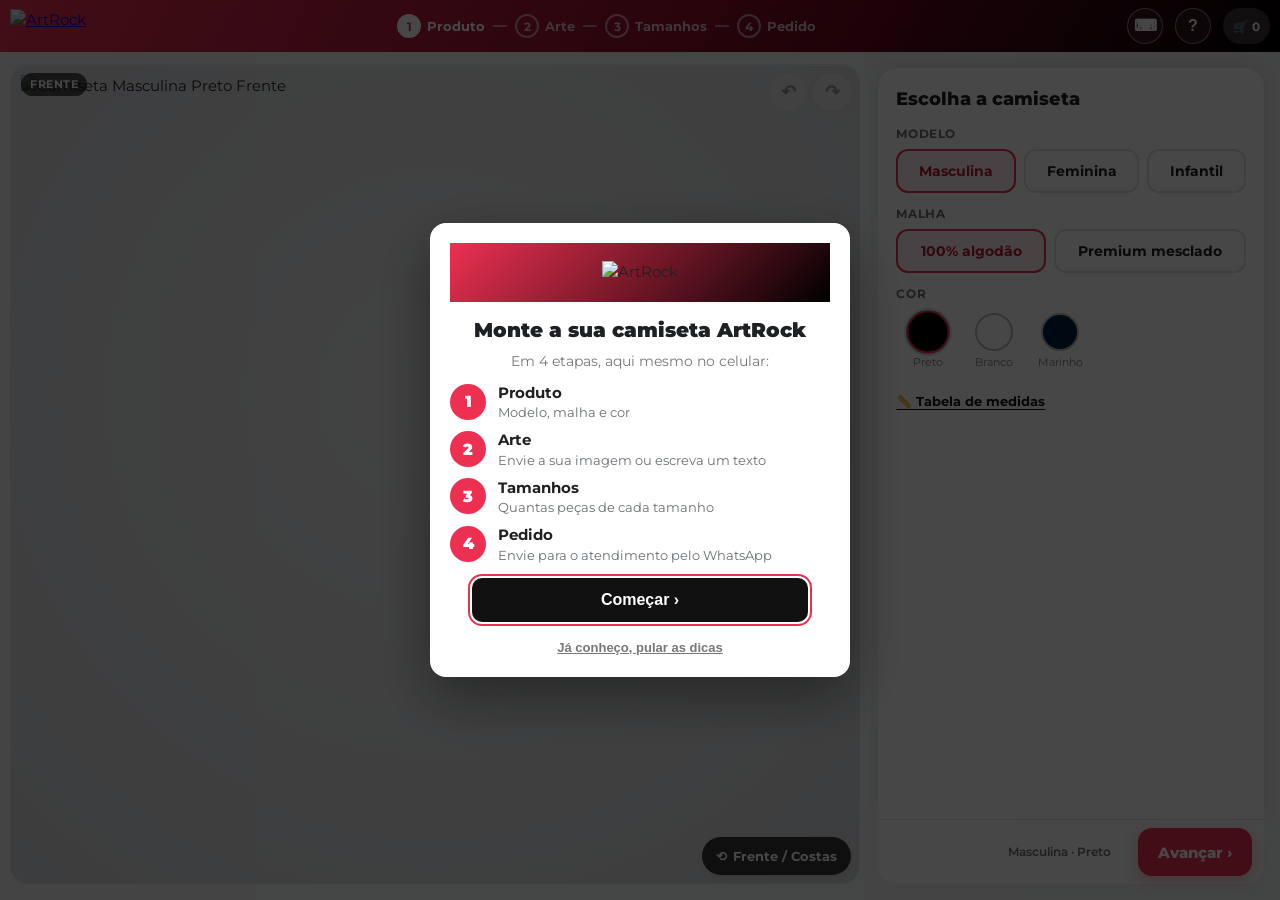
==== commit 723eef8e: "ArtRock: volta só à camiseta aberta e corrige a área da feminina - "Camiseta | No modelo" em espera:" ====
--- a/camisetas_refatorado_V2/index.html
+++ b/camisetas_refatorado_V2/index.html
@@ -66,12 +66,7 @@
   <main id="middlePanel" class="palco">
     <div id="previewContainer" class="previewContainer">
       <div id="currentSideBadge">Frente</div>
-      <!-- Visualização: camiseta sozinha ou foto com modelo vestindo -->
-      <div class="vistaToggle" role="group" aria-label="Visualização">
-        <button type="button" data-vista="camiseta" aria-pressed="true" onclick="UIModule.setVista('camiseta')">👕 Camiseta</button>
-        <button type="button" data-vista="modelo" aria-pressed="false" onclick="UIModule.setVista('modelo')">🧍 <span class="soPc">No modelo</span><span class="soCel">Modelo</span></button>
-      </div>
-      <p class="vistaAviso" id="vistaAviso" hidden></p>
+      <!-- "Camiseta | No modelo" em espera: fotos em img/modelo e MODELO_FOTOS (constants.js) -->
       <!-- Desfazer / refazer (também Ctrl+Z / Ctrl+Y) -->
       <div class="palcoAcoes">
         <button type="button" id="btnUndo" class="palcoBtn" onclick="HistoryModule.undo()" title="Desfazer (Ctrl+Z)" aria-label="Desfazer" disabled>↶</button>
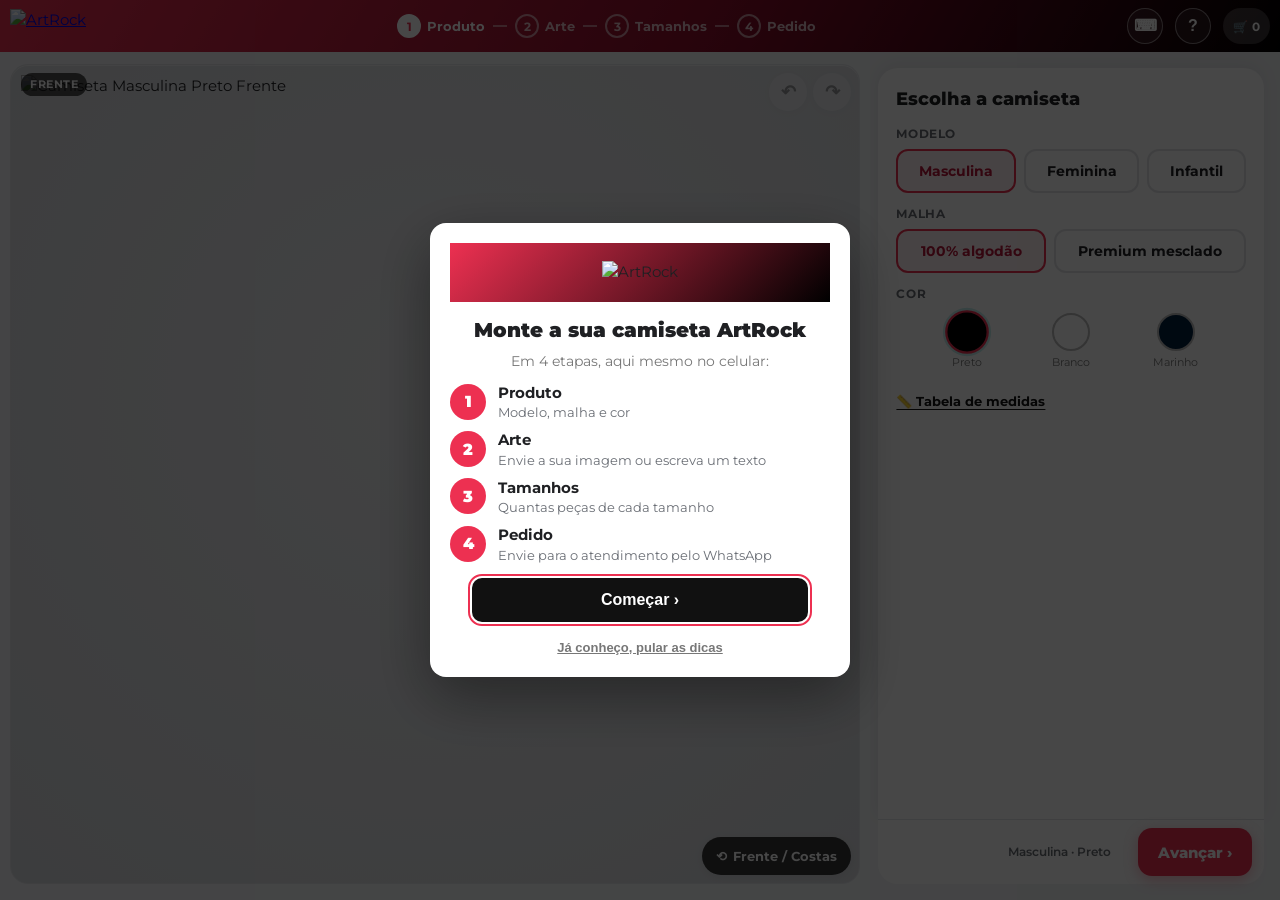
==== commit 56102a0c: "ArtRock: aviso de direitos autorais (só artes próprias ou autorizadas) O personalizador é para camis" ====
--- a/camisetas_refatorado_V2/index.html
+++ b/camisetas_refatorado_V2/index.html
@@ -40,7 +40,7 @@
 
   <!-- ==================== TOPO ==================== -->
   <header class="appHeader">
-    <a class="marca" href="https://www.artrock.com.br" target="_top" aria-label="ArtRock">
+    <a class="marca" href="https://www.atacado.artrock.com.br/" target="_top" aria-label="ArtRock">
       <img src="https://cdn.awsli.com.br/400x300/1274/1274265/logo/logo-art-rock-200-5fh0snhoio.png" alt="ArtRock">
     </a>
     <!-- Etapas: tocar volta para uma etapa já feita -->
@@ -156,6 +156,9 @@
           <small>Nome, frase, número</small>
         </button>
       </div>
+      <!-- Direitos autorais: só artes próprias ou autorizadas (ver direitosModule.js) -->
+      <p class="avisoDireitos">⚖️ <span class="avLongo">Use <b>só artes próprias</b> ou com autorização: estampas com direitos autorais de terceiros não são aceitas.</span><span class="avCurto"><b>Só artes próprias</b> ou autorizadas.</span>
+        <button type="button" class="linkBtn" id="btnDireitos">Saiba mais</button></p>
 
       <div class="listaTopo" id="stampsHeader">
         <span class="rotulo">Suas artes <span class="badge" id="stampsCountBadge">0</span></span>
--- a/camisetas_refatorado_V2/css/app.css
+++ b/camisetas_refatorado_V2/css/app.css
@@ -115,7 +115,7 @@
 .linkBtn.perigo { color: #C0262D; }
 
 /* Cores */
-.app #colorOptionsContainer { display: flex; flex-wrap: wrap; gap: 4px 2px; border: 0; padding: 0; background: none; justify-content: flex-start; }
+.app #colorOptionsContainer { display: flex; flex-wrap: wrap; gap: 4px 2px; border: 0; padding: 0; background: none; justify-content: space-evenly; }
 .app .colorOption { min-width: 64px; padding: 4px 2px; border-radius: 12px; }
 .app .colorCircle { width: 38px; height: 38px; }
 .app .colorOption span, .app .colorOption small { font-size: 11px; }
@@ -267,11 +267,13 @@
   .app .infoExemplo { white-space: nowrap; overflow: hidden; text-overflow: ellipsis; max-width: 100%; min-width: 0; box-sizing: border-box; }
   .app #btnToggleView { height: 34px; padding: 0 12px; font-size: 12px; }
   .app #currentSideBadge { font-size: 10px; }
-  /* Ajuste fino menor */
-  .app #alignHud { padding: 4px; gap: 4px; border-radius: 12px; }
-  .app #alignHud .align-button { min-height: 28px; padding: 0 6px; font-size: 11px; }
-  .app #alignHud .dpad { width: auto; height: auto; padding: 2px; gap: 2px; grid-template-columns: repeat(3, 28px); grid-template-rows: repeat(3, 26px); }
-  .app #alignHud .dpad .cell { width: 28px; height: 26px; font-size: 11px; }
+  /* Ajuste fino: no celular a estampa se move com o dedo, então as setas
+     somem; ficam só "Centro" e "Topo", pequenos, no canto de baixo à
+     esquerda (fora da camiseta e da estampa) */
+  .app #alignHud { left: 6px; bottom: 6px; padding: 0; gap: 4px; background: none; box-shadow: none; }
+  .app #alignHud .dpad { display: none !important; }
+  .app #alignHud .centerCol { flex-direction: column; gap: 4px; }
+  .app #alignHud .align-button { min-height: 30px; padding: 0 10px; font-size: 11px; border-radius: 99px; background: rgba(18, 18, 18, .82); color: #fff; border: 0; box-shadow: var(--sombra); }
   /* Enviar / texto mais baixos */
   .enviarBtn, .app .textoBtn { min-height: 64px; flex-direction: row; flex-wrap: wrap; gap: 0 8px; padding: 6px 8px; }
   .enviarBtn small, .app .textoBtn small { flex-basis: 100%; font-size: 11px; }
@@ -296,9 +298,17 @@
   .app #stampSizeContainer, .opcoesPreview { display: none !important; }
   /* Com arte enviada, "lado / tamanho pronto" (vale para a próxima) fica mais discreto */
   .campoMini { font-size: 11px; }
+  /* Tamanhos: 2 por linha; o − 0 + encolhe para caber no quadro (antes passava da borda) */
+  .app .tableSizes tbody { grid-template-columns: repeat(2, minmax(0, 1fr)); gap: 6px; }
+  .app .tableSizes tr { min-width: 0; padding: 4px 4px 4px 10px; gap: 4px; }
+  .app .tableSizes td:first-child { flex: none; font-size: 14px; line-height: 1.05; }
+  .app .tableSizes td:first-child .sizeGroup { display: block; font-size: 10px; font-weight: 600; }
+  .app .tableSizes td.quantityControl { flex: 1 1 auto; min-width: 0; display: flex; justify-content: flex-end; }
+  .app .tableSizes .stepper { width: 100%; max-width: 128px; min-width: 0; display: flex; }
+  .app .tableSizes .stepper button.stepBtn { min-width: 30px; width: 30px; min-height: 36px; padding: 0; font-size: 16px; flex: none; }
+  .app .tableSizes .stepper input[type="number"] { flex: 1 1 auto; width: auto; min-width: 30px; padding: 0 2px; font-size: 16px; }
 }
 @media (max-height: 600px) and (max-width: 640px) {
-  .app .tableSizes tbody { grid-template-columns: repeat(auto-fill, minmax(140px, 1fr)); gap: 6px; }
   .app .tableSizes tr { padding: 3px 4px 3px 10px; }
   .app .stepper button.stepBtn { min-height: 34px; }
 }
@@ -309,7 +319,7 @@
 .app .rodape .btnVoltar { padding: 0 14px; font-size: 15px; }
 /* Aviso: logo abaixo do topo (não cobre a etapa nem o rodapé) */
 body #uiNotice { top: calc(env(safe-area-inset-top) + 58px); bottom: auto; border-radius: 12px; font-family: var(--font-base); }
-.app .marca img { max-width: 84px; object-fit: contain; }
+.app .marca img { object-fit: contain; }
 .etapas { overflow: hidden; }
 @media (max-width: 640px) {
   .app .rodape .btnVoltar { width: 48px; padding: 0; }
@@ -364,3 +374,142 @@
   .vistaAviso { top: 44px; }
   .vistaToggle button { padding: 0 9px; height: 28px; font-size: 11px; }
 }
+
+/* =============================================
+   MODO DESENVOLVEDOR (?dev): ajustar a área de impressão
+   ============================================= */
+body.modoDev #shirtBoxOverlay { pointer-events: auto !important; cursor: move; border-color: #d633ff !important; background: rgba(214, 51, 255, .06); touch-action: none; z-index: 6 !important; }
+body.modoDev #shirtBoxOverlay .devCanto {
+  position: absolute; right: -12px; bottom: -12px; width: 26px; height: 26px; display: grid; place-items: center;
+  font-style: normal; font-size: 15px; color: #fff; background: #d633ff; border-radius: 50%; cursor: nwse-resize; box-shadow: var(--sombra);
+}
+#devPainel {
+  position: fixed; left: 12px; bottom: 12px; z-index: 9000; width: 300px; max-height: calc(100vh - 24px); overflow-x: hidden; overflow-y: auto; box-sizing: border-box;
+  background: #1b1b1f; color: #f2f2f2; border-radius: 14px; box-shadow: 0 10px 40px rgba(0, 0, 0, .35); font: 13px/1.35 var(--font-base);
+}
+#devPainel header { display: flex; justify-content: space-between; align-items: center; padding: 10px 12px; background: #d633ff; border-radius: 14px 14px 0 0; }
+#devPainel header button { background: none; border: 0; color: #fff; font-size: 16px; cursor: pointer; }
+#devPainel.recolhido .devCorpo { display: none; }
+#devPainel.recolhido header { border-radius: 14px; }
+#devPainel .devCorpo { padding: 10px 12px 12px; display: grid; gap: 8px; }
+#devPainel p { margin: 0; }
+#devPainel .devQual { font-weight: 700; font-size: 14px; }
+#devPainel .devQual i { font-weight: 500; color: #e3a6ff; }
+#devPainel button { font: inherit; border: 0; border-radius: 8px; background: #33333b; color: #fff; padding: 8px 10px; cursor: pointer; }
+#devPainel button:hover { background: #44444e; }
+#devPainel .devGrade { display: grid; grid-template-columns: repeat(3, 44px); grid-template-areas: ". c ." "e m d" ". b ."; gap: 4px; justify-content: center; }
+#devPainel .devGrade [data-dev="cima"] { grid-area: c; } #devPainel .devGrade [data-dev="esq"] { grid-area: e; }
+#devPainel .devGrade [data-dev="centro"] { grid-area: m; } #devPainel .devGrade [data-dev="dir"] { grid-area: d; }
+#devPainel .devGrade [data-dev="baixo"] { grid-area: b; }
+#devPainel .devLinha { display: flex; align-items: center; gap: 6px; }
+#devPainel .devLinha span { flex: 1; }
+#devPainel .devLinha output { min-width: 56px; text-align: center; font-weight: 700; }
+#devPainel .devNums, #devPainel .devDica, #devPainel .devStatus { font-size: 11.5px; color: #b9b9c3; }
+#devPainel .devStatus { color: #ffd166; font-weight: 600; }
+#devPainel .devAcoes { display: grid; grid-template-columns: minmax(0, 1fr) minmax(0, 1fr); gap: 6px; }
+#devPainel .devAcoes button { white-space: normal; min-width: 0; line-height: 1.2; }
+#devPainel .devAcoes .devPrim { grid-column: 1 / -1; background: #d633ff; font-weight: 700; }
+@media (max-width: 640px) {
+  #devPainel { left: 8px; right: 8px; width: auto; bottom: 8px; max-height: 46vh; }
+  #devPainel.recolhido { left: auto; right: 8px; bottom: auto; top: 62px; width: auto; }
+  #devPainel .devDica, #devPainel .devNums { display: none; }
+  #devPainel .devCorpo { gap: 6px; }
+  #devPainel button { padding: 7px 8px; }
+  #devPainel.recolhido header { padding: 6px 10px; gap: 6px; font-size: 12px; }
+}
+/* Barra de cima: arrasta a janela */
+#devPainel header { cursor: move; touch-action: none; user-select: none; }
+#devPainel header b { pointer-events: none; }
+/* "Aplicar a: Só Preto | Todas as cores" */
+#devPainel .devEscopo { display: flex; align-items: center; gap: 4px; background: #2a2a31; border-radius: 10px; padding: 4px; }
+#devPainel .devEscopo span { font-size: 11.5px; color: #b9b9c3; padding: 0 4px; white-space: nowrap; }
+#devPainel .devEscopo button { flex: 1; min-width: 0; padding: 7px 6px; background: none; font-weight: 700; white-space: nowrap; overflow: hidden; text-overflow: ellipsis; }
+#devPainel .devEscopo button[aria-pressed="true"] { background: #d633ff; }
+#devPainel .devAviso { font-size: 11.5px; color: #1b1b1f; background: #ffd166; border-radius: 8px; padding: 6px 8px; }
+#devPainel .devAviso[hidden] { display: none; }
+
+/* =============================================
+   ENVIO DO PEDIDO PARA A CONFECÇÃO (janela final)
+   ============================================= */
+.ctEnvio { display: grid; gap: 8px; margin-top: 12px; padding: 14px; border-radius: 14px; background: #fff3f5; border: 2px solid var(--vermelho, #ed3051); }
+.ctEnvio[hidden] { display: none; }
+.ctEnvioTit { margin: 0; font-weight: 800; font-size: 16px; color: #1b1b1f; }
+.ctEnvioSub { margin: 0 0 2px; font-size: 13px; color: #555; line-height: 1.35; }
+.ctEnvio input, .ctEnvio textarea { width: 100%; box-sizing: border-box; font: 500 16px var(--font-base); padding: 11px 12px; border: 1.5px solid #ddd; border-radius: 10px; background: #fff; }
+.ctEnvio input:focus, .ctEnvio textarea:focus { outline: 2px solid var(--vermelho, #ed3051); border-color: transparent; }
+.ctEnvio textarea { resize: vertical; min-height: 54px; }
+.ctEnviar { min-height: 52px; border: 0; border-radius: 12px; background: var(--vermelho, #ed3051); color: #fff; font: 800 17px var(--font-base); cursor: pointer; box-shadow: 0 8px 18px rgba(237, 48, 81, .3); }
+.ctEnviar:disabled { opacity: .6; cursor: wait; box-shadow: none; }
+.ctErro { margin: 0; color: #a3001b; background: #ffe1e6; border-radius: 8px; padding: 8px 10px; font-size: 13px; font-weight: 600; }
+.ctErro[hidden] { display: none; }
+.ctOu { margin: 6px 0 0; text-align: center; font-size: 12px; color: #777; display: flex; align-items: center; gap: 8px; }
+.ctOu::before, .ctOu::after { content: ""; flex: 1; height: 1px; background: #e3c3ca; }
+/* Com o envio direto, o WhatsApp vira a alternativa (menos destaque) */
+.ctComEnvio:not(.ctEnviadoLoja) .ctWa { background: #fff; color: #128c7e; border: 2px solid #25d366; box-shadow: none; }
+.ctOk { display: grid; justify-items: center; gap: 2px; margin-top: 12px; padding: 16px; border-radius: 14px; background: #e9f9ef; border: 2px solid #25d366; text-align: center; }
+.ctOk[hidden] { display: none; }
+.ctOk span { font-size: 13px; color: #2b6b45; font-weight: 700; text-transform: uppercase; letter-spacing: .5px; }
+.ctOk b { font-size: 32px; letter-spacing: 1px; color: #1b1b1f; }
+.ctOk small { color: #2b6b45; }
+.ctEnviadoLoja .ctLabel, .ctEnviadoLoja .ctBubble { display: none; }
+/* Com o envio direto, o rodapé do WhatsApp não fica fixo por cima do formulário */
+.ctDlg.ctComEnvio:not(.ctEnviadoLoja) .ctFoot { position: static; background: #fff; padding-top: 8px; }
+
+/* =============================================
+   EDITOR: VARINHA (modo próprio, bem visível)
+   ============================================= */
+.editVarinhaFaixa {
+  position: absolute; top: 8px; left: 50%; transform: translateX(-50%); z-index: 6; max-width: calc(100% - 16px);
+  background: #d633ff; color: #fff; font: 600 13px/1.25 var(--font-base); padding: 8px 14px; border-radius: 99px;
+  box-shadow: 0 6px 18px rgba(120, 0, 160, .35); text-align: center; pointer-events: none;
+}
+.editVarinhaFaixa[hidden] { display: none; }
+.editVarinhaFaixa.chamar { animation: varinhaChamar .9s ease-out 2; }
+@keyframes varinhaChamar { 0%, 100% { transform: translateX(-50%) scale(1); } 40% { transform: translateX(-50%) scale(1.08); } }
+.modoVarinha .editStage { outline: 3px solid #d633ff; outline-offset: -3px; }
+.editVarinhaDica { display: grid; gap: 4px; background: #f6e6ff; border: 2px solid #d633ff; border-radius: 10px; padding: 8px 10px; font-size: 12.5px; line-height: 1.35; color: #2a0a35; }
+.editVarinhaDica[hidden] { display: none; }
+.editVarinhaDica > b { font-size: 14px; }
+#editVarinha[aria-pressed="true"] { background: #d633ff; color: #fff; border-color: #d633ff; font-weight: 800; }
+/* Só a varinha no menu enquanto ela estiver ligada */
+.modoVarinha .editTools > fieldset:not(.editFundo),
+.modoVarinha .editFundo [data-op="fundo"],
+.modoVarinha .editFundo .editSoFundo,
+.modoVarinha .editFoot [data-op="orig"],
+.modoVarinha .editFoot [data-op="save"] { display: none !important; }
+.modoVarinha .editFundo { border-color: #d633ff; }
+.modoVarinha .editFundo legend::after { content: " · varinha"; color: #b01ed6; }
+.modoVarinha #editVarinha { flex: 1; min-height: 40px; font-size: 14px; }
+@media (prefers-reduced-motion: reduce) { .editVarinhaFaixa.chamar { animation: none; } }
+
+/* =============================================
+   DIREITOS AUTORAIS: só artes próprias ou autorizadas
+   ============================================= */
+.avisoDireitos { margin: 0; font-size: 12px; line-height: 1.35; color: #5a4a00; background: #fff6d6; border: 1px solid #f1d98a; border-radius: 10px; padding: 7px 10px; }
+.avisoDireitos .linkBtn { font-size: 12px; padding: 0; min-height: 0; text-decoration: underline; vertical-align: baseline; }
+@media (max-width: 640px) { .avisoDireitos { font-size: 11px; padding: 6px 8px; } .avisoDireitos .linkBtn { font-size: 11px; } }
+/* Com arte na lista e pouca altura, a linha encolhe para não empurrar a página */
+.avisoDireitos .avCurto { display: none; }
+/* Tela baixa (ex.: iPhone SE) ou já com arte na lista: versão de uma linha */
+@media (max-height: 700px) { .avisoDireitos .avLongo { display: none; } .avisoDireitos .avCurto { display: inline; } .avisoDireitos { padding: 5px 8px; } }
+.temArte .avisoDireitos .avLongo { display: none; }
+.temArte .avisoDireitos .avCurto { display: inline; }
+/* Sem arte ainda: "Suas artes 0" e "Nenhuma estampa" não dizem nada; o espaço fica para o aviso */
+#overallContainer:not(.temArte) #stampsHeader, #overallContainer:not(.temArte) #stampsList { display: none; }
+/* Tela baixa com arte na lista: o aviso já apareceu no 1º envio e volta na confirmação do pedido */
+@media (max-height: 700px) { .temArte .avisoDireitos { display: none; } }
+
+.direitosDlg { max-width: min(460px, calc(100vw - 32px)); border: 0; border-radius: 18px; padding: 22px 22px 18px; box-shadow: 0 20px 60px rgba(0, 0, 0, .35); font-family: var(--font-base); color: #1b1b1f; }
+.direitosDlg::backdrop { background: rgba(0, 0, 0, .55); }
+.direitosDlg h2 { margin: 0 0 10px; font-size: 19px; }
+.direitosDlg .dirTexto p { margin: 0 0 10px; font-size: 14.5px; line-height: 1.45; }
+.direitosDlg .dirAlerta { background: #ffe8ec; border-left: 4px solid var(--vermelho, #ed3051); padding: 9px 11px; border-radius: 8px; }
+.direitosDlg .dirBotoes { display: flex; flex-direction: column; gap: 8px; margin-top: 6px; }
+.direitosDlg .dirOk { min-height: 48px; border: 0; border-radius: 12px; background: var(--vermelho, #ed3051); color: #fff; font: 800 16px var(--font-base); cursor: pointer; }
+.direitosDlg .dirVoltar { min-height: 40px; border: 0; background: none; color: #555; font: 600 14px var(--font-base); cursor: pointer; text-decoration: underline; }
+.direitosDlg .dirVoltar[hidden] { display: none; }
+
+/* Confirmação no envio do pedido */
+.ctDireitos { display: flex; align-items: flex-start; gap: 9px; font-size: 13px; line-height: 1.35; color: #333; cursor: pointer; background: #fff; border: 1.5px solid #ddd; border-radius: 10px; padding: 9px 10px; }
+.ctDireitos input { flex: none; width: 20px; height: 20px; margin: 1px 0 0; accent-color: var(--vermelho, #ed3051); }
+.ctDireitos .ctInline { font-size: 13px; }
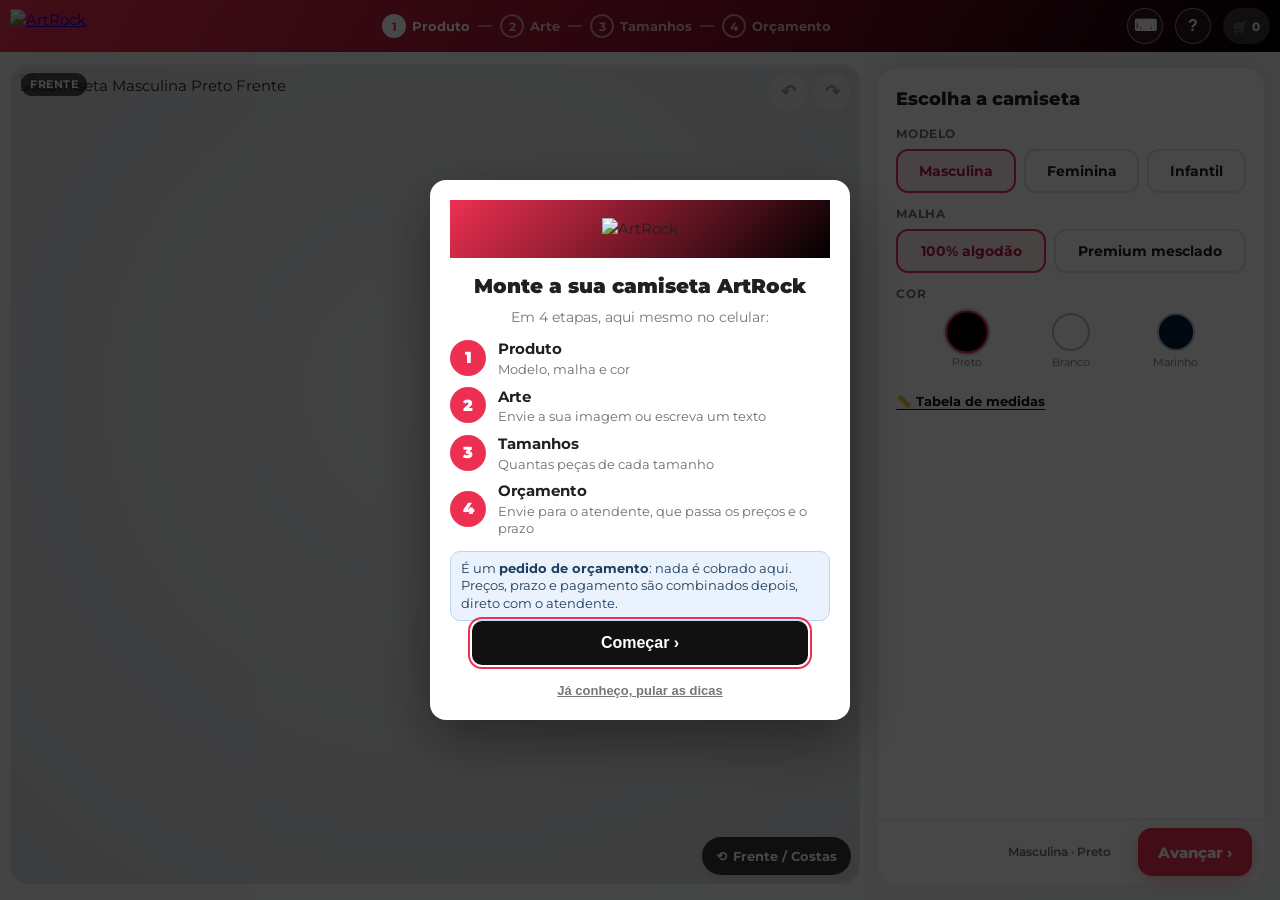
==== commit 75fbbf75: "Editor Art Rock: comunica que é pedido de orçamento e que preços são combinados com o atendente Co-A" ====
--- a/camisetas_refatorado_V2/index.html
+++ b/camisetas_refatorado_V2/index.html
@@ -5,7 +5,7 @@
   <!-- interactive-widget: o teclado do celular passa por cima (não encolhe a tela) -->
   <meta name="viewport" content="width=device-width,initial-scale=1,viewport-fit=cover,interactive-widget=resizes-visual" />
   <meta name="theme-color" content="#ED3051" />
-  <meta name="description" content="Personalize sua camiseta ArtRock: escolha o modelo e a cor, envie a sua arte e monte o pedido para o atendimento." />
+  <meta name="description" content="Personalize sua camiseta ArtRock: escolha o modelo e a cor, envie a sua arte e peça o seu orçamento. Preços e prazos são combinados depois com o atendente." />
   <title>Personalize sua camiseta · ArtRock</title>
 
   <!-- Fonte Montserrat (identidade ArtRock) -->
@@ -51,12 +51,12 @@
       <i aria-hidden="true"></i>
       <button type="button" data-ir="tamanhos"><b>3</b><span>Tamanhos</span></button>
       <i aria-hidden="true"></i>
-      <button type="button" data-ir="pedido"><b>4</b><span>Pedido</span></button>
+      <button type="button" data-ir="pedido"><b>4</b><span>Orçamento</span></button>
     </nav>
     <div class="hdrAcoes">
       <button type="button" id="btnShortcuts" class="hdrIcon soPc" onclick="KeyboardModule.showHelp()" title="Atalhos de teclado (?)" aria-label="Atalhos de teclado">⌨</button>
       <button type="button" id="btnAjuda" class="hdrIcon" onclick="TutorialModule.abrir()" title="Como funciona" aria-label="Ajuda: como funciona">?</button>
-      <button type="button" id="orderSummaryBadge" class="hdrPedido" onclick="EtapasModule.ir('pedido')" title="Ver o pedido" aria-label="Ver o pedido">
+      <button type="button" id="orderSummaryBadge" class="hdrPedido" onclick="EtapasModule.ir('pedido')" title="Ver o orçamento" aria-label="Ver o orçamento">
         <span aria-hidden="true">🛒</span><span id="orderCount">0</span>
       </button>
     </div>
@@ -200,9 +200,10 @@
     <!-- 4. PEDIDO -->
     <div class="etapa" data-etapa="pedido" id="orderPanel">
       <div class="etapaTopo">
-        <h2 class="etapaTitulo">Seu pedido</h2>
+        <h2 class="etapaTitulo">Seu orçamento</h2>
         <button type="button" class="linkBtn perigo" onclick="OrderModule.clearOrder()">Limpar pedido</button>
       </div>
+      <p class="orcAviso"><b>💬 Isto é um pedido de orçamento, não uma compra.</b> Nada é cobrado aqui: preços, prazo e pagamento são combinados depois, direto com o nosso atendente.</p>
       <div id="orderList"></div>
       <button type="button" class="outroModelo" onclick="EtapasModule.novoModelo()">＋ Montar outro modelo</button>
     </div>
@@ -214,7 +215,7 @@
     <p class="resumo" id="resumo"></p>
     <button type="button" id="btnCancelEdit" class="btnVoltar" onclick="OrderModule.cancelEdit()" style="display:none;">✕ <span>Cancelar edição</span></button>
     <button type="button" id="btnSaveItem" class="btnAvancar" onclick="EtapasModule.salvar()">Salvar no pedido ›</button>
-    <button type="button" id="btnGerarPdf" class="btnAvancar" onclick="PDFModule.gerarPDF()" disabled title="Salve um modelo no pedido para enviar">Enviar pedido ›</button>
+    <button type="button" id="btnGerarPdf" class="btnAvancar" onclick="PDFModule.gerarPDF()" disabled title="Salve um modelo no pedido para pedir o orçamento">Pedir orçamento ›</button>
     <button type="button" id="btnAvancar" class="btnAvancar" onclick="EtapasModule.avancar()">Avançar ›</button>
   </footer>
 </div>
--- a/camisetas_refatorado_V2/css/app.css
+++ b/camisetas_refatorado_V2/css/app.css
@@ -308,6 +308,11 @@
   .app .tableSizes .stepper button.stepBtn { min-width: 30px; width: 30px; min-height: 36px; padding: 0; font-size: 16px; flex: none; }
   .app .tableSizes .stepper input[type="number"] { flex: 1 1 auto; width: auto; min-width: 30px; padding: 0 2px; font-size: 16px; }
 }
+/* Tela bem baixa (ex.: iPhone SE): espaços menores para a etapa caber sem rolar */
+@media (max-height: 600px) {
+  .painel { padding-top: 8px; }
+  .etapa, #setor1 { gap: 7px; }
+}
 @media (max-height: 600px) and (max-width: 640px) {
   .app .tableSizes tr { padding: 3px 4px 3px 10px; }
   .app .stepper button.stepBtn { min-height: 34px; }
@@ -513,3 +518,9 @@
 .ctDireitos { display: flex; align-items: flex-start; gap: 9px; font-size: 13px; line-height: 1.35; color: #333; cursor: pointer; background: #fff; border: 1.5px solid #ddd; border-radius: 10px; padding: 9px 10px; }
 .ctDireitos input { flex: none; width: 20px; height: 20px; margin: 1px 0 0; accent-color: var(--vermelho, #ed3051); }
 .ctDireitos .ctInline { font-size: 13px; }
+
+/* Etapa 4 e boas-vindas: deixa claro que é um pedido de orçamento (preço só com o atendente) */
+.orcAviso { margin: 6px 0 8px; font-size: 12.5px; line-height: 1.4; color: #1f3d5c; background: #eaf3fd; border: 1px solid #b9d6f5; border-radius: 10px; padding: 8px 10px; }
+.orcAviso b { display: block; margin-bottom: 1px; color: #123; }
+@media (max-width: 640px) { .orcAviso { font-size: 11.5px; padding: 7px 9px; } }
+.tutBoasVindas .bvNota { margin: 10px 0 0; font-size: 12.5px; line-height: 1.4; color: #1f3d5c; background: #eaf3fd; border: 1px solid #b9d6f5; border-radius: 10px; padding: 8px 10px; text-align: left; }
